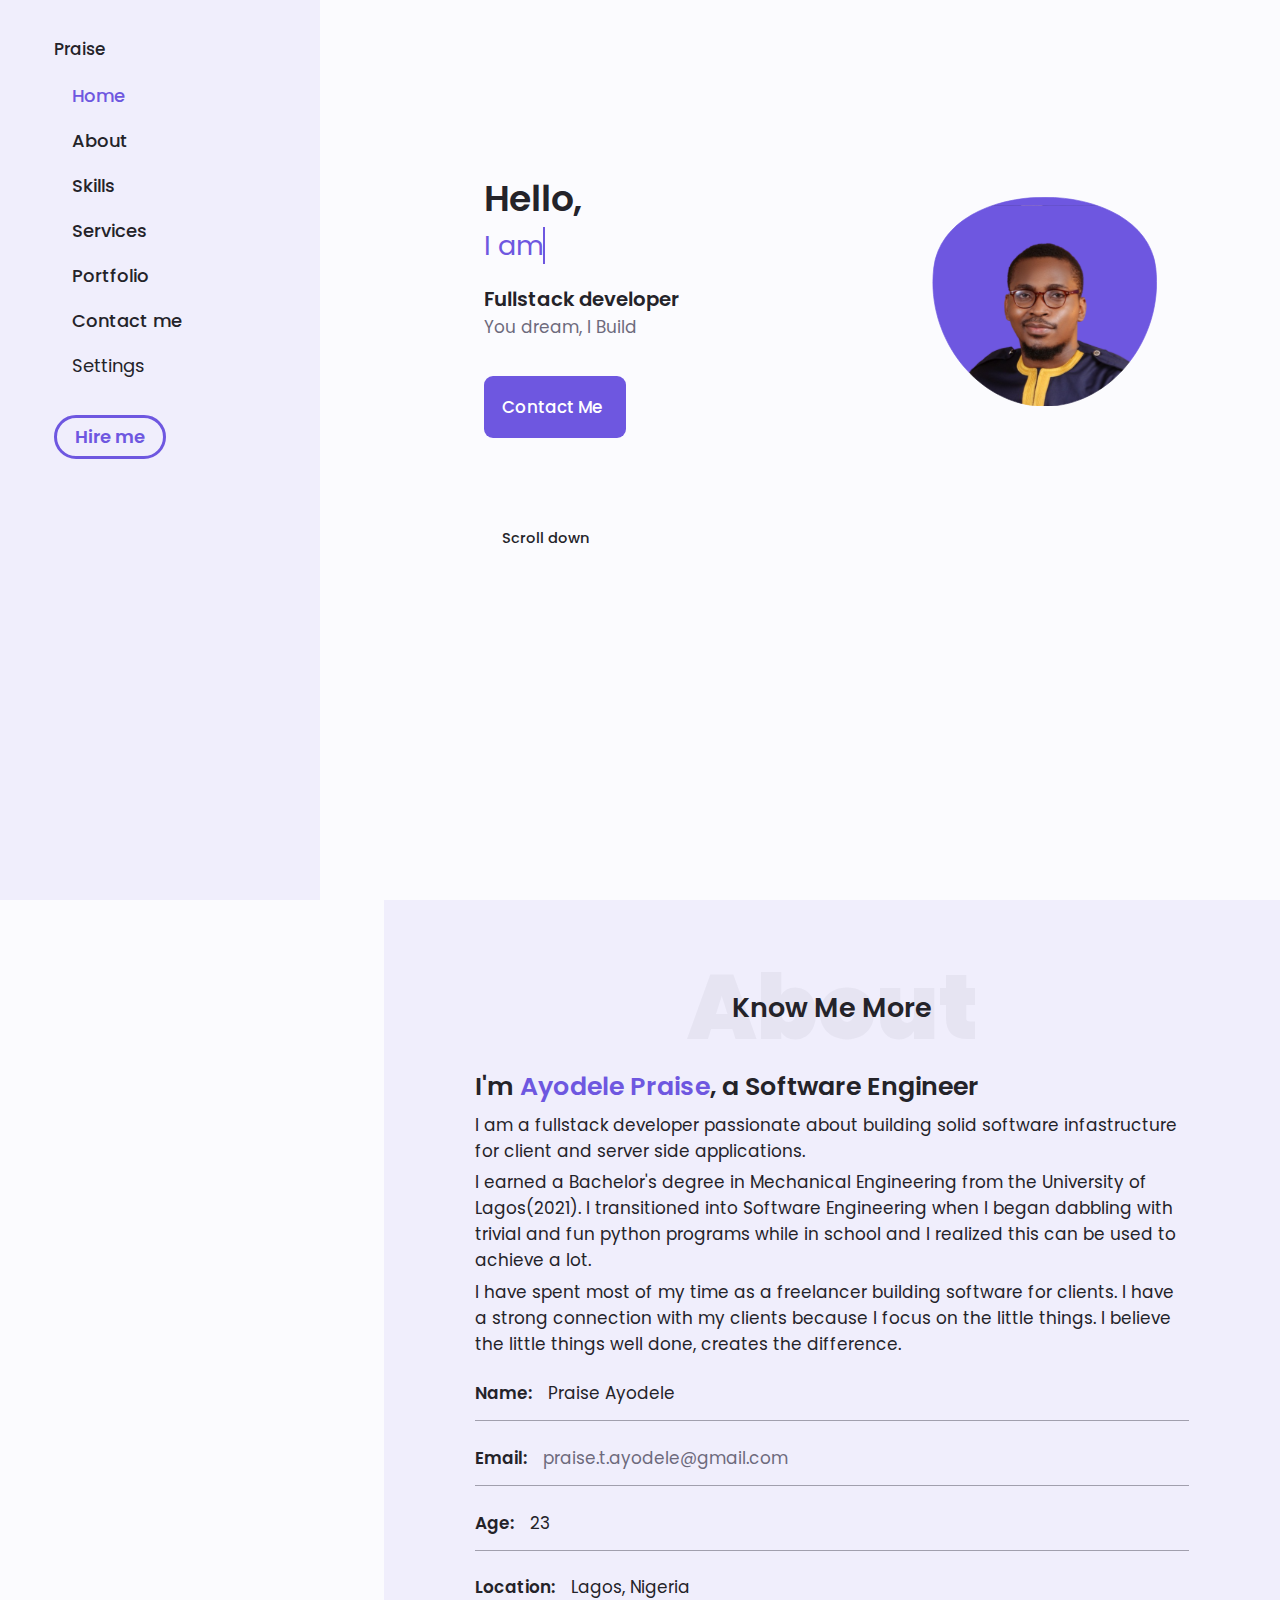
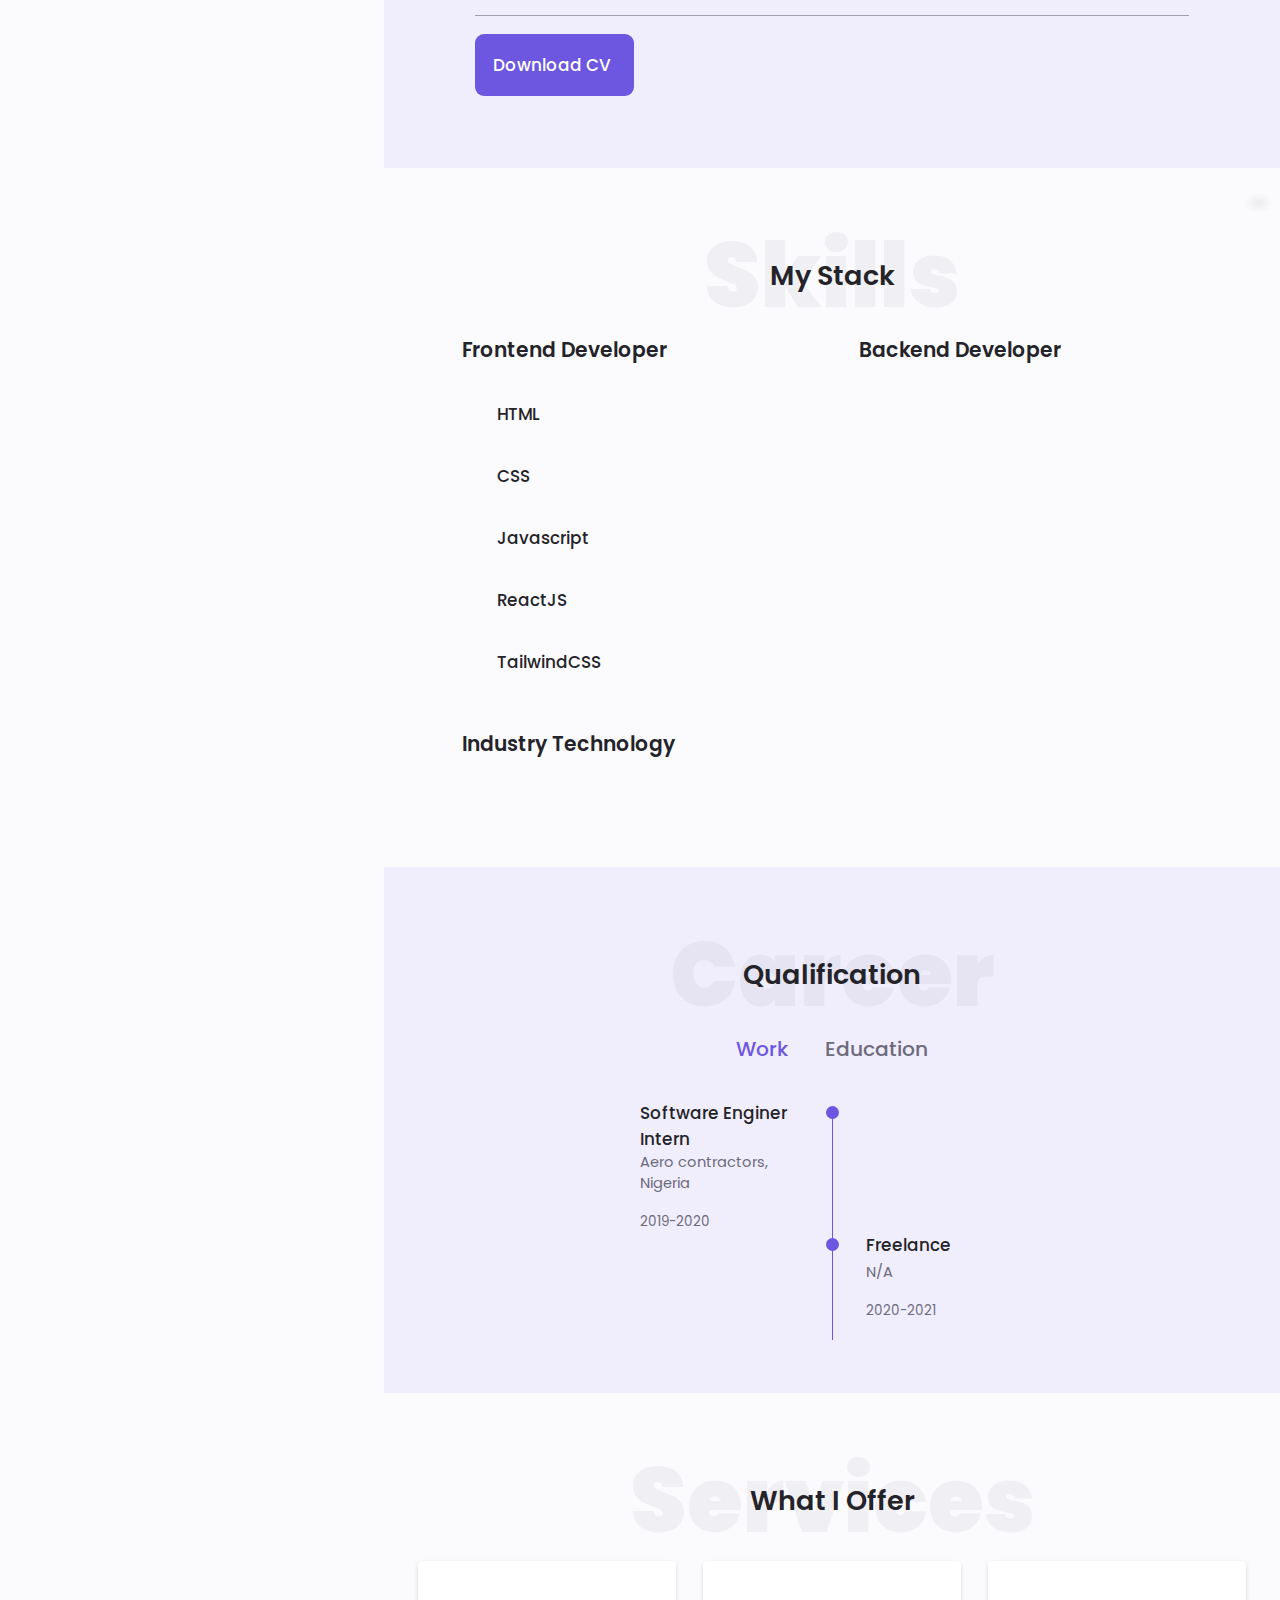
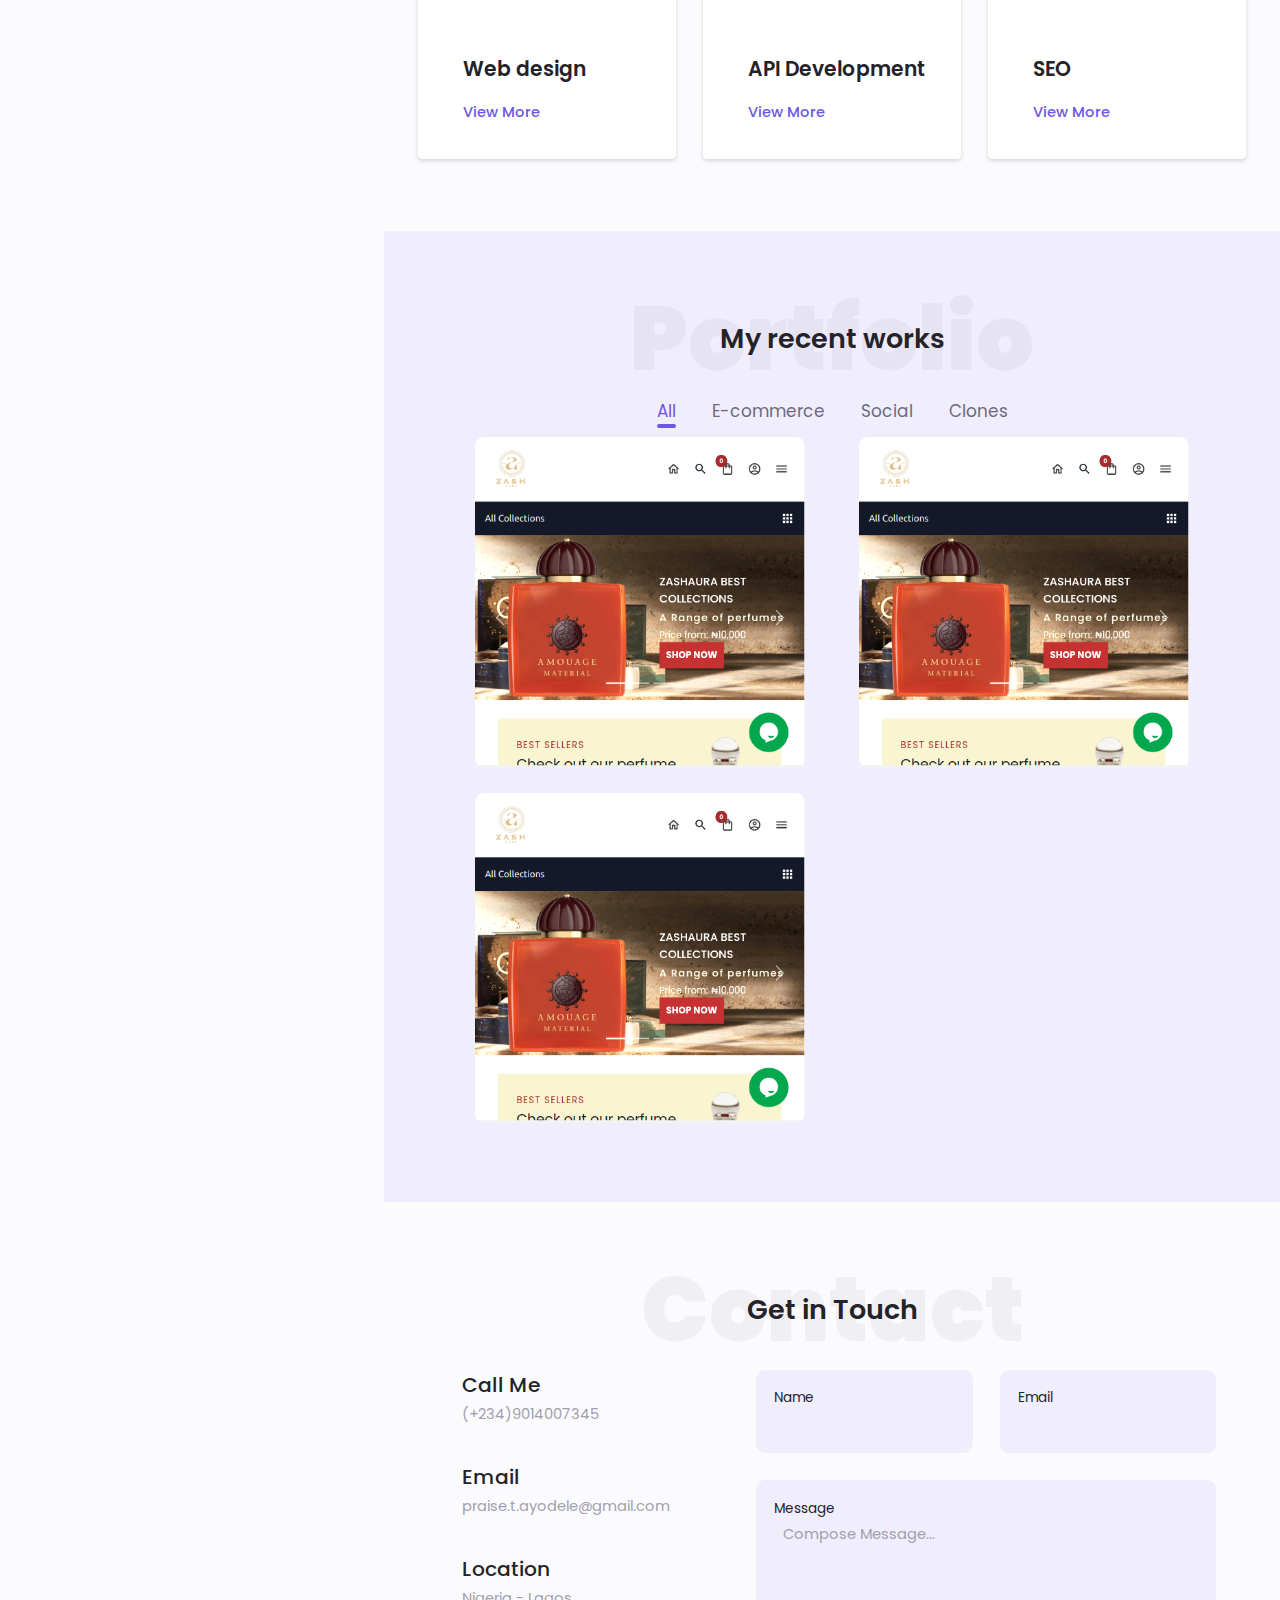
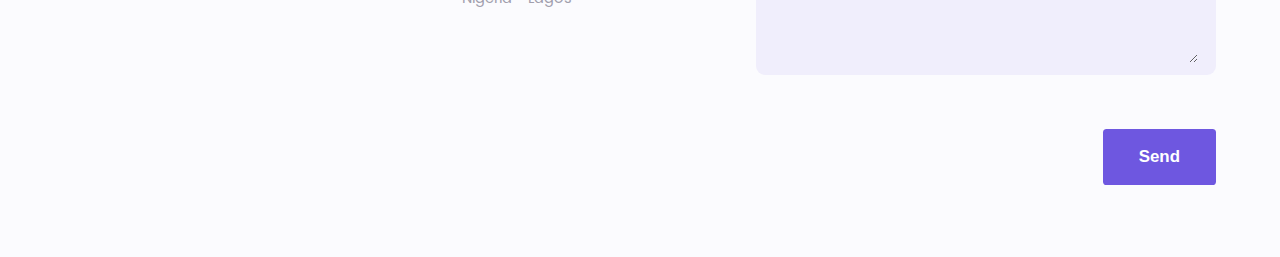
==== index.html @ b1114a7d "FIXED form issue" ====
<!DOCTYPE html>
<html lang="en">

<head>
  <meta charset="UTF-8" />
  <meta http-equiv="X-UA-Compatible" content="IE=edge" />
  <meta name="viewport" content="width=device-width, initial-scale=1.0" />
  
  <!-- LOGO -->
  <link rel="icon" href="assets/img/cropped_profile.png" />

  <!--UNICONS  -->
  <link rel="stylesheet" href="https://unicons.iconscout.com/release/v4.0.0/css/line.css" />

  <!-- SWIPER CSS -->
  <link rel="stylesheet" href="assets/css/swiper-bundle.min.css" />

  <!-- CSS -->
  <link rel="stylesheet" href="assets/css/styles.css" />

  <title>Praise Ayodele | Fullstack Engineer</title>
</head>

<body class="">
  <!-- HEADER -->
  <header class="header" id="header">
    <nav class="nav container">
      <a href="#" class="nav__logo">Praise</a>

      <!-- Navigation Menu -->
      <div class="nav__menu" id="nav-menu">
        <ul class="nav__list grid">
          <li class="nav__item">
            <a href="#home" class="nav__link active-link">
              <i class="uil uil-estate nav__icon "></i> <p>Home</p> 
            </a>
          </li>
          <li class="nav__item">
            <a href="#about" class="nav__link">
              <i class="uil uil-user nav__icon"></i> <p>About</p> 
            </a>
          </li>
          <li class="nav__item">
            <a href="#skills" class="nav__link">
              <i class="uil uil-file-alt nav__icon"></i><p>Skills</p> 
            </a>
          </li>
          <li class="nav__item">
            <a href="#services" class="nav__link">
              <i class="uil uil-briefcase-alt nav__icon"></i><p>Services</p> 
            </a>
          </li>
          <li class="nav__item">
            <a href="#portfolio" class="nav__link">
              <i class="uil uil-scenery nav__icon"></i><p>Portfolio</p> 
            </a>
          </li>
          <li class="nav__item">
            <a href="#contact" class="nav__link">
              <i class="uil uil-message nav__icon"></i><p>Contact me</p> 
            </a>
          </li>
        </ul>
        <i class="uil uil-times nav__close" id="nav-close"></i>
      </div>

      <!-- Settings Menu -->
      <div class="settings__menu" id="settings-menu">
        <i class="uil uil-times " id="settings-close"></i>

        <ul class="settings__container">
          <li class="settings__content">
            <h3 class="settings__title">Set theme mode</h3>
            <div class="settings__content-body theme-modes">
              <span class="theme-mode theme-mode-light theme-mode-active" id='light'>
                <i class="uil uil-check theme-mode-icon "></i>
                <p class="theme-mode-text">Light</p>
              </span>
              <span class="theme-mode theme-mode-dark" id='dark'>
                <i class="uil uil-check theme-mode-icon "></i>
                <p class="theme-mode-text">Dark</p>
              </span>
              </div>
          </li>

          <li class="settings__content">
            <h3 class="settings__title">Set theme colour</h3>
            <div class='theme-colors settings__content-body'>
              <span class='theme-color color-blue theme-color-icon-active' data-theme-color='color-blue-theme'><i
                  class="uil uil-check theme-color-icon "></i></span>
              <span class='theme-color color-red' data-theme-color='color-red-theme'><i
                  class="uil uil-check theme-color-icon"></i></span>
              <span class='theme-color color-purple' data-theme-color='color-purple-theme'><i
                  class="uil uil-check theme-color-icon"></i></span>
              <span class='theme-color color-yellow' data-theme-color='color-yellow-theme'><i
                  class="uil uil-check theme-color-icon"></i></span>
              <span class='theme-color color-green' data-theme-color='color-green-theme'><i
                  class="uil uil-check theme-color-icon"></i></span>
            </div>
          </li>

          <li class="settings__content">
            <h3 class="settings__title">Set scroll behaviour</h3>
            <div class="settings__content-body settings__scroll-contents">
              <span class="settings__scroll-content settings__scroll-active" id="scroll-smooth" data-scroll="smooth">
                <i class="uil uil-check settings__scroll-icon "></i>
                <p>Smooth</p>
              </span>
              <span class="settings__scroll-content" id="scroll-section" data-scroll="section">
                <i class="uil uil-check settings__scroll-icon"></i>
                <p>Section</p>
              </span>
            </div>
          </li>
        </ul>
      </div>

      <div class="nav__btn">
        <div class="nav__settings" id="nav-settings">
          <i class="uil uil-setting"></i>
          <p class="settings-title">Settings</p>
        </div>
        <div class="nav__toggle" id="nav-toggle">
          <i class="uil uil-apps"></i>
        </div>
      </div>

      <a class="hire-me" href = "#contact">Hire me</a>

      <div class="sidemenu__social">

        <a href="https://www.linkedin.com/in/praise-t-ayodele/" target="_blank" class="home__social-icon">
          <i class="uil uil-linkedin-alt"></i>
        </a>
        <a href="https://github.com/leke-osez" target="_blank" class="home__social-icon">
          <i class="uil uil-github-alt"></i>
        </a>
        <!-- <a href="#" class="home__social-icon">
                        
                    </a> -->
      </div>
    </nav>
  </header>

  <!-- MAIN -->
  <main class="main" id="main">

    <!-- bg shadow -->
    <div id='bg-shadow'></div>
    <!-- INDEX -->
    <section class="home section" id="home">
      <div class="container home__container grid">
        <div class="home__content grid">
          <div class="home__social">
            <a href="https://www.linkedin.com/in/praise-t-ayodele/" target="_blank" class="home__social-icon">
              <i class="uil uil-linkedin-alt"></i>
            </a>
            <a href="https://github.com/leke-osez?tab=repositories" target="_blank" class="home__social-icon">
              <i class="uil uil-github-alt"></i>
            </a>
            <!-- <a href="#" class="home__social-icon">
                            
                        </a> -->
          </div>

          <!-- First Image -->
          <div class="home__img">
            <!-- TODO PERSONAL IMAGE!!! -->
            <svg class = "home__blob" viewBox="0 0 409 345" xmlns="http://www.w3.org/2000/svg" xmlns:xlink="http://www.w3.org/1999/xlink">
              <mask id="mask0_210_52" style="mask-type:alpha" maskUnits="userSpaceOnUse" x="25" y="1" width="368" height="344">
              <path d="M390.654 117.936C372.988 -36.6454 45.0123 -36.6454 27.3463 117.936C13.9957 234.757 101.778 344 209 344C316.222 344 404.004 234.757 390.654 117.936Z" fill="black" stroke="black"/>
              </mask>
              <g mask="url(#mask0_210_52)">
              <rect x="-52" y="-53" width="562" height="528" class="home__blob-cont" />
              <rect x="28" y="15" width="356" height="343" fill="url(#pattern0)"/>
              </g>
              <defs>
              <pattern id="pattern0" patternContentUnits="objectBoundingBox" width="1" height="1">
              <use xlink:href="#image0_210_52" transform="translate(0 -0.0198345) scale(0.00170358 0.00176814)"/>
              </pattern>
              <image  id="image0_210_52" width="587" height="588" xlink:href="[data-uri]"/>
              </defs>
              </svg>
              
          </div>

          <div class="home__data">
            <h1 class="home__title">Hello, </h1>
            <div class="typewrite__animation" >
              <a href="" class="typewrite" data-period="2000" data-type='[ "I am Praise Ayodele .", "I am a Fullstack Developer.", "I am a Freelancer", "I build scalable Web Apps" ]'>
                <span class="wrap"><span class="cursor"></span></span>
              </a>
            </div>
            
            <h3 class="home__subtitle">Fullstack developer</h3>
            <p class="home__description">You dream, I Build  <span><i class="uil uil-rocket"></i></span></p>
            <a href="#contact" class="button button--flex">
              Contact Me<i class="uil uil-message button-icon"></i>
            </a>
          </div>
        </div>
        <div class="home__scroll">
          <a href="#about " class=" button--flex home__scroll-button">
            <i class="uil uil-mouse-alt home__scroll-mouse"></i>
            <span class="home__scroll-name">Scroll down</span>
            <i class="uil uil-arrow-down home__scroll-arrow"></i>
          </a>
        </div>
      </div>
    </section>

    <!-- ABOUT -->
    <section class="about section" id="about">
      <div class="section__heading">
        <span class="section__subtitle">About </span>
        <h2 class="section__title">Know Me More</h2>
      </div>
      <div class="container about__container grid">
        <!-- Second Personal Picture -->
        <!-- USE about__img class tag for styling -->

        <div class="about__data">
          <div class="about__heading">
            <div>
            <h2 class= "about__introduction">I'm <span class = 'about__introduction-name'>Ayodele Praise</span>, a Software Engineer</h2>
            <p >
              I am a fullstack developer passionate about building solid software infastructure for client and server side applications. 
            </p>
            <p>
              I earned a Bachelor's degree in Mechanical Engineering from the University of Lagos(2021). I transitioned into Software Engineering when I began dabbling with trivial and fun python programs while in school and I realized this can be used to achieve a lot. 
            </p>
            <p class="about__description" style = "margin-bottom: 1rem;">
              I have spent most of my time as a freelancer building software for clients. I have a strong connection with my clients because I focus on the little things. I believe the little things well done, creates the difference.
            </p>
            </div>
            <div>

              <div class = "about__details">
                <p class = "about__details-title">Name:</p>
                <p>Praise Ayodele </p>
              </div>
    
              <div  class = "about__details">
                <p class = "about__details-title">Email:</p>
                <a href="mailto: praise.t.ayodele@gmail.com" class=" about__details-link">praise.t.ayodele@gmail.com</a>
              </div>
    
              <div  class = "about__details">
                <p class = "about__details-title">Age: </p>
                <p>23</p>
              </div>
    
              <div class = "about__details">
                <p class = "about__details-title">Location:</p>
                <p>Lagos, Nigeria</p>
              </div>
            </div>
          </div>
          
          
          <div class="about__buttons">
          </div>
            <!-- TODO: ADD DOWNLOAD RESOURCE -->
            <a href="/public/pdf/Praise_Ayodele_CV_Software_Engineering.pdf" target="_blank" class="button button--flex" download>Download CV
              <i class="uil uil-download-alt button-icon"></i>
            </a>
         
        </div>
      </div>
    </section>

    <!-- SKILLS -->
    <section class="skills section" id="skills">
      <div class="section__heading">
        <span class="section__subtitle">Skills  </span>
        <h2 class="section__title">My Stack </h2>
      </div>
      
      <div class="skills__container container grid">
        <!-- SKILLS 1 -->

        <div class="skills__content skills__open">
          <div class="skills__header">
            <i class="uil uil-brackets-curly skills__icon"></i>
            <div>
              <h1 class="skills__title">Frontend Developer</h1>
            </div>
            <i class="uil uil-angle-down skills__arrow"></i>
          </div>

          <div class="skills__list grid">
            <div class="skills__data">
              <div class="skills__titles">
                <h3 class="skills__name">HTML</h3>
              </div>

              <div class="skills__bar">
                <span class="skills__percentage skills__html"> </span>
              </div>
            </div>

            <div class="skills__data">
              <div class="skills__titles">
                <h3 class="skills__name">CSS</h3>
              </div>

              <div class="skills__bar">
                <span class="skills__percentage skills__html"> </span>
              </div>
            </div>

            <div class="skills__data">
              <div class="skills__titles">
                <h3 class="skills__name">Javascript</h3>
              </div>

              <div class="skills__bar">
                <span class="skills__percentage skills__html"> </span>
              </div>
            </div>

            <div class="skills__data">
              <div class="skills__titles">
                <h3 class="skills__name">ReactJS</h3>
              </div>

              <div class="skills__bar">
                <span class="skills__percentage skills__html"> </span>
              </div>
            </div>

            <div class="skills__data">
              <div class="skills__titles">
                <h3 class="skills__name">TailwindCSS</h3>
              </div>

              <div class="skills__bar">
                <span class="skills__percentage skills__html"> </span>
              </div>
            </div>
          </div>
        </div>

        <!-- SKILLS 2 -->
        <div class="skills__content skills__close">
          <div class="skills__header">
            <i class="uil uil-server skills__icon"></i>
            <div>
              <h1 class="skills__title">Backend Developer</h1>
            </div>
            <i class="uil uil-angle-down skills__arrow"></i>
          </div>

          <div class="skills__list grid">
            <div class="skills__data">
              <div class="skills__titles">
                <h3 class="skills__name">Node</h3>
              </div>

              <div class="skills__bar">
                <span class="skills__percentage skills__html"> </span>
              </div>
            </div>

            <div class="skills__data">
              <div class="skills__titles">
                <h3 class="skills__name">Python</h3>
              </div>

              <div class="skills__bar">
                <span class="skills__percentage skills__html"> </span>
              </div>
            </div>

          </div>
        </div>


        <!-- Skills 3 -->

        <div class="skills__content skills__close">
          <div class="skills__header">
            <i class="uil uil-constructor skills__icon"></i>
            <div>
              <h1 class="skills__title">Industry Technology</h1>
            </div>
            <i class="uil uil-angle-down skills__arrow"></i>
          </div>

          <div class="skills__list grid">
            <div class="skills__data">
              <div class="skills__titles">
                <h3 class="skills__name">Git</h3>
              </div>

              <div class="skills__bar">
                <span class="skills__percentage skills__html"> </span>
              </div>
            </div>

            <div class="skills__data">
              <div class="skills__titles">
                <h3 class="skills__name">MongoDB</h3>
              </div>

              <div class="skills__bar">
                <span class="skills__percentage skills__html"> </span>
              </div>
            </div>

            <div class="skills__data">
              <div class="skills__titles">
                <h3 class="skills__name">PostgreSQL</h3>
              </div>

              <div class="skills__bar">
                <span class="skills__percentage skills__html"> </span>
              </div>
            </div>

            <div class="skills__data">
              <div class="skills__titles">
                <h3 class="skills__name">Firebase</h3>
              </div>

              <div class="skills__bar">
                <span class="skills__percentage skills__html"> </span>
              </div>
            </div>

            <div class="skills__data">
              <div class="skills__titles">
                <h3 class="skills__name">Sanity</h3>
              </div>

              <div class="skills__bar">
                <span class="skills__percentage skills__html"> </span>
              </div>
            </div>
          </div>
        </div>
      </div>
    </section>

    <!-- QUALIFICATION -->
    <section class="qualification section">
      <div class="section__heading">
        <span class="section__subtitle">Career  </span>
        <h2 class="section__title">Qualification</h2>
      </div>
      

      <div class="qualification__container container">
        <div class="qualification__tabs">
          <div class="qualification__button button--flex qualification__active" data-target="#work">
            <i class="uil uil-briefcase-alt qualification__icon"></i>
            Work
          </div>
          <div class="qualification__button button--flex " data-target="#education">
            <i class="uil uil-graduation-cap qualification__icon"></i>
            Education
          </div>

          
        </div>

        <div class="qualification__sections">
          <!-- QUALIFICATION CONTENT 1 -->
          <div class="qualification__content " data-content id='education'>

            <!-- QUALIFICATION 1 -->
            <div class="qualification__data">
              <div>
                <h3 class="qualification__title">Mechanical Engineer</h3>
                <span class="qualification__subtitle">University of Lagos, Nigeria</span>
                <div class="qualification__calendar">
                  <i class="uil uil-calendar-alt"></i>
                  2015-2021
                </div>
              </div>

              <div>
                <span class="qualification__rounder"></span>
                <span class="qualification__line"></span>
              </div>
            </div>

                     </div>


          <!-- QUALIFICATION CONTENT 2 -->
          <div class="qualification__content qualification__active" data-content id='work'>

            <!-- QUALIFICATION 1 -->
            <div class="qualification__data">
              <div>
                <h3 class="qualification__title">Software Enginer Intern</h3>
                <span class="qualification__subtitle">Aero contractors, Nigeria</span>
                <div class="qualification__calendar">
                  <i class="uil uil-calendar-alt"></i>
                  2019-2020
                </div>
              </div>

              <div>
                <span class="qualification__rounder"></span>
                <span class="qualification__line"></span>
              </div>
            </div>

            <!-- QUALIFICATION 2 -->
            <div class="qualification__data">
              <div></div>

              <div>
                <span class="qualification__rounder"></span>
                <span class="qualification__line"></span>
              </div>

              <div>
                <h3 class="qualification__title">Freelance</h3>
                <span class="qualification__subtitle">N/A</span>
                <div class="qualification__calendar">
                  <i class="uil uil-calendar-alt"></i>
                  2020-2021
                </div>
              </div>


            </div>
          </div>

        </div>

      </div>

    </section>

    <!-- SERVICES -->
    <section class="services section" id="services">
      <div class="section__heading">
        <span class="section__subtitle">  Services </span>
        <h2 class="section__title">What I Offer</h2>
      </div>
      
      <div class="services__container container grid">
        <!-- SERVICES 1 -->
        <div class="services__content">
          <div>
            <i class="uil uil-web-grid services__icon"></i>
            <h3 class="services__title"><br>Web design</h3>
          </div>

          <span class="button button--flex button--small button--link services__button">
            <p>View More</p>
            <i class="uil uil-arrow-right button__icon"></i>
          </span>

          <!-- MODAL 1 -->
          <div class="services__modal">
            <div class="services__modal-content">
              <h4 class="services__modal-title">
                Web Design
              </h4>
              <i class="uil uil-times services__modal-close"></i>

              <ul class="services__modal-services grid">
                <li class="services__modal-service">
                  <i class="uil uil-check services__modal-icon"></i>
                  <p>Fully responsive web applications tailored to fit multiple screen sizes</p>
                </li>

                <li class="services__modal-service">
                  <i class="uil uil-check services__modal-icon"></i>
                  <p>Cross-platform</p>
                </li>

                <li class="services__modal-service">
                  <i class="uil uil-check services__modal-icon"></i>
                  <p>Progressive Web Applications</p>
                </li>

                <li class="services__modal-service">
                  <i class="uil uil-check services__modal-icon"></i>
                  <p>Elegant designs for the best user experience</p>
                </li>

                <li class="services__modal-service">
                  <i class="uil uil-check services__modal-icon"></i>
                  <p>Fast client side rendering</p>
                </li>
              </ul>
            </div>
          </div>

        </div>

        <!-- SERVICE 2 -->
        <div class="services__content">
          <div>
            <i class="uil uil-box services__icon"></i>
            <h3 class="services__title"><br>API Development</h3>
          </div>

          <span class="button button--flex button--small button--link services__button">
            View More
            <i class="uil uil-arrow-right button__icon"></i>
          </span>

          <!-- MODAL 2 -->
          <div class="services__modal">
            <div class="services__modal-content">
              <h4 class="services__modal-title">
                API Development
              </h4>
              <i class="uil uil-times services__modal-close"></i>

              <ul class="services__modal-services grid">
                <li class="services__modal-service">
                  <i class="uil uil-check services__modal-icon"></i>
                  <p>Cross platform</p>
                </li>

                <li class="services__modal-service">
                  <i class="uil uil-check services__modal-icon"></i>
                  <p>Design and Integration</p>
                </li>

                <li class="services__modal-service">
                  <i class="uil uil-check services__modal-icon"></i>
                  <p>Secure</p>
                </li>

                <li class="services__modal-service">
                  <i class="uil uil-check services__modal-icon"></i>
                  <p>Scalable</p>
                </li>

                <li class="services__modal-service">
                  <i class="uil uil-check services__modal-icon"></i>
                  <p>Resilient</p>
                </li>

                <li class="services__modal-service">
                  <i class="uil uil-check services__modal-icon"></i>
                  <p>Robust</p>
                </li>
              </ul>
            </div>
          </div>
        </div>

        <!-- SERVICE 3 -->
        <div class="services__content">
          <div>
            <i class="uil uil-telescope services__icon"></i>
            <h3 class="services__title"><br>SEO</h3>
          </div>

          <span class="button button--flex button--small button--link services__button">
            View More
            <i class="uil uil-arrow-right button__icon"></i>
          </span>

          <div class="services__modal">
            <div class="services__modal-content">
              <h4 class="services__modal-title">
                SEO
              </h4>
              <i class="uil uil-times services__modal-close"></i>

              <ul class="services__modal-services grid">
                <li class="services__modal-service">
                  <i class="uil uil-check services__modal-icon"></i>
                  <p>Immediate discovery by your customers</p>
                </li>

                <li class="services__modal-service">
                  <i class="uil uil-check services__modal-icon"></i>
                  <p>Fast load time</p>
                </li>

                <li class="services__modal-service">
                  <i class="uil uil-check services__modal-icon"></i>
                  <p>Excellent page performance</p>
                </li>
              </ul>
            </div>
          </div>
        </div>
      </div>
    </section>

    <!-- PORTFOLIO -->
    <section class="portfolio section" id="portfolio">
      <div class="section__heading">
        <span class="section__subtitle">Portfolio  </span>
        <h2 class="section__title">My recent works</h2>
      </div>
      
      <div class="portfolio__tabs">
        <span class="portfolio__tabs-title portfolio__tabs-title-active" data-portfolio-category="all">
          <p>All</p>
          <div class='portfolio__tabs-bar '></div>
        </span>
        <span class="portfolio__tabs-title" data-portfolio-category="ecommerce">
          <p>E-commerce</p>
          <div class='portfolio__tabs-bar'></div>
        </span>
        <span class="portfolio__tabs-title" data-portfolio-category="social">
          <p>Social</p>
          <div class='portfolio__tabs-bar'></div>
        </span>
        <span class="portfolio__tabs-title" data-portfolio-category="clone">
          <p>Clones</p>
          <div class='portfolio__tabs-bar'></div>
        </span>
      </div>

      <div class="portfolio__container container mySwiper">
        <div class=" swiper-wrapper ">
          <div class="swiper__container">

            <!-- PORTFOLIO 1 -->
            <div class="portfolio__content grid swiper-slide portfolio__content-active" data-app-type="ecommerce">

              <a href="#" class="portfolio__card">
                <div class='portfolio__tag'>
                  <div class="portfolio__tag-content">
                    <i class="uil uil-eye portfolio__tag-icon"></i>
                    <p class="portfolio__tag-text">See Demo</p>
                  </div>
                </div>
                <img src="assets/img/zashaura.png" alt="" class="portfolio__img">

              </a>

            </div>

            <!-- PORTFOLIO 2 -->
            <div class="portfolio__content grid swiper-slide portfolio__content-active" data-app-type="social">

              <a href="#" class="portfolio__card">
                <div class='portfolio__tag'>
                  <div class="portfolio__tag-content">
                    <i class="uil uil-eye portfolio__tag-icon"></i>
                    <p class="portfolio__tag-text">See Demo</p>
                  </div>
                </div>
                <img src="assets/img/zashaura.png" alt="" class="portfolio__img">

              </a>

            </div>
            <!-- PORTFOLIO 3 -->
            <div class="portfolio__content grid swiper-slide portfolio__content-active" data-app-type="clone">

              <a href="#" class="portfolio__card">
                <div class='portfolio__tag'>
                  <div class="portfolio__tag-content">
                    <i class="uil uil-eye portfolio__tag-icon"></i>
                    <p class="portfolio__tag-text">See Demo</p>
                  </div>
                </div>
                <img src="assets/img/zashaura.png" alt="" class="portfolio__img">

              </a>

            </div>

          </div>

          <!-- Next && Previous -->
          <!-- <div class="swiper-button swiper-next" id="swiper-next">
            <i class="uil uil-angle-right-b swiper-portfolio-icon"></i>
          </div>
          <div class="swiper-button swiper-prev" id="swiper-prev">
            <i class="uil uil-angle-left-b swiper-portfolio-icon"></i>
          </div> -->

          <!-- Pagination -->
          <!-- <div class="swiper-pagination pagination"></div> -->

      </div>
    </section>

    <!-- CONTACT -->
    <section class="contact section" id="contact">
      <div class="section__heading">
        <span class="section__subtitle">Contact</span>
        <h2 class="section__title">Get in Touch </h2>
      </div>
      

      <div class="contact__container container grid">
        <div>
          <!-- Phone Number -->
          <div class="contact__information">
            <i class="uil uil-phone-alt contact__icon"></i>
            <div>
              <h3 class="contact__title">Call Me</h3>
              <span class="contact__subtitle">(+234)9014007345</span>
            </div>
          </div>

          <!-- Email -->
          <div class="contact__information">
            <i class="uil uil-envelope-alt contact__icon"></i>
            <div>
              <h3 class="contact__title">Email</h3>
              <a href="mailto: praise.t.ayodele@gmail.com" class="contact__subtitle">praise.t.ayodele@gmail.com</a>
              <!-- <span class="contact__subtitle">praise.t.ayodele@gmail.com</span> -->
            </div>
          </div>

          <!-- Location -->
          <div class="contact__information">
            <i class="uil uil-location-point contact__icon"></i>
            <div>
              <h3 class="contact__title">Location</h3>
              <span class="contact__subtitle">Nigeria - Lagos</span>
            </div>
          </div>
        </div>

        <form action="" class="contact__form grid" id="javascript_form">
          <div class="contact__inputs grid">
            <div class="contact__content">
              <label for="name" class="contact__label">Name</label>
              <input type="text" class="contact__input" id="form-name">
            </div>
            <div class="contact__content">
              <label for="email" class="contact__label">Email</label>
              <input type="text" class="contact__input" id="form-email">
              <!-- <input type="hidden" name="access_token" value="c0aldhlakcbjpexf3vj3of4e" />
                <input type="hidden" name="success_url" value="." />
                <input type="hidden" name="error_url" value=".?err=1" /> -->

            </div>
          </div>
          <div class="contact__content">
            <label for="" class="contact__label">Message</label>
            <textarea name="message" id="form-message" cols="0" rows="5" class="contact__input"
              placeholder="Compose Message..."></textarea>
          </div>
          <p id = 'form-error-message' style="color:red"></p>
          <div class="contact__button-container">
            <button class="contact__form-button" id="js_send">Send <i
                class="uil uil-message contact__submit-button-icon"></i></button>
          </div>
        </form>
      </div>
    </section>
    <!-- FOOTER -->
    <section class="footer__bg  section section__footer">
      <div class="footer__container container grid">
        <div>
          <h1 class="footer__title">Praise</h1>
          <span class="footer__subtitle">Fullstack developer</span>
        </div>

        <ul class="footer__links">
          <li>
            <a href="#services" class="footer__link">Service</a>
          </li>
          <li>
            <a href="#portfolio" class="footer__link">Portfolio</a>
          </li>
          <li>
            <a href="#skills" class="footer__link">Skills</a>
          </li>
          <li>
            <a href="#contact" class="footer__link">Contact me</a>
          </li>
        </ul>

        <div class="footer__socials">
          <a href="" class="footer__social"><i class="uil uil-facebook-f"></i></a>
          <a href="" class="footer__social"><i class="uil uil-twitter-alt"></i></a>
          <!-- <a href="" class="footer__social"></a> -->

        </div>
      </div>

      <p class="footer__copy">&#169; Praise. All rights reserved</p>
    </section>
  </main>


  <!-- SCROLL TOP -->
  <a href="#" class="scrollup" id="scroll-up">
    <i class="uil uil-angle-double-up scrollup__icon"></i>
  </a>

  <!-- SWIPER JS -->
  <script src="assets/js/swiper-bundle.min.js"></script>

  <!-- MAIN JS -->
  <script src="assets/js/main.js"></script>
</body>

</html>
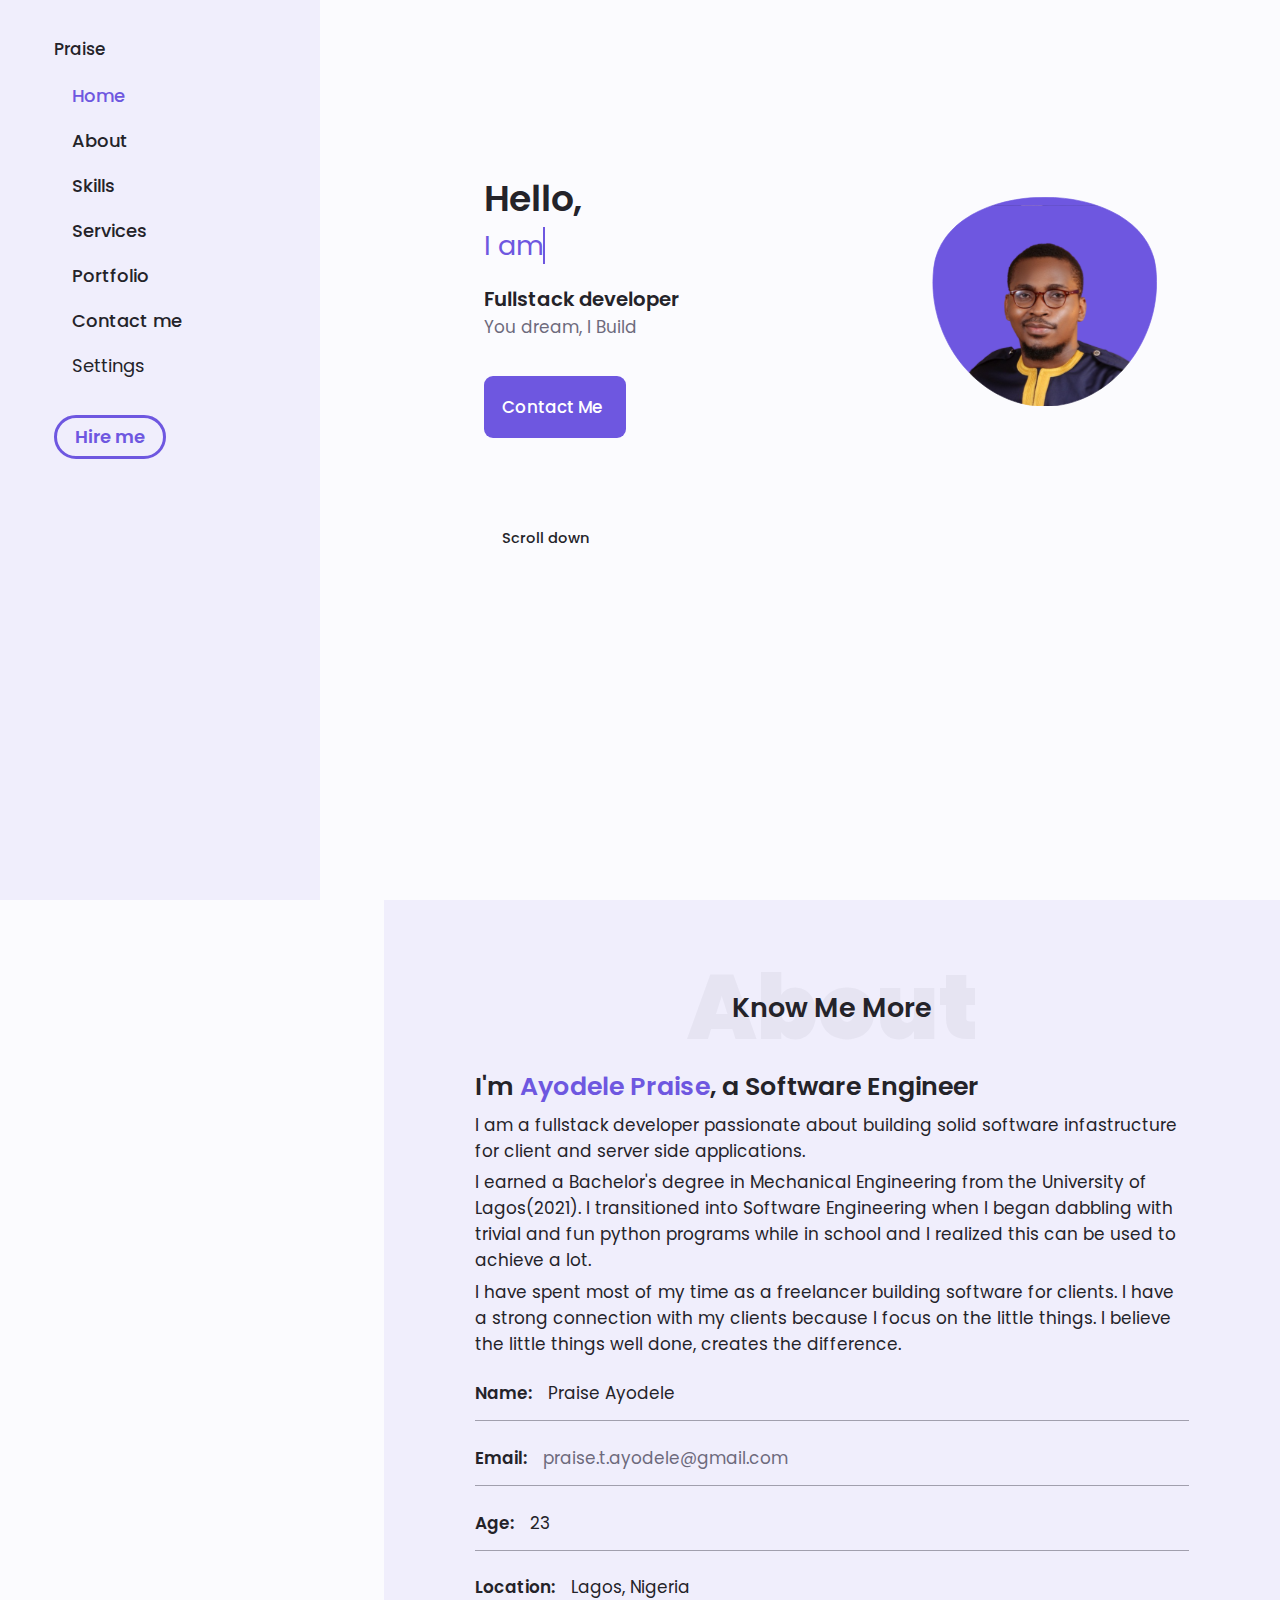
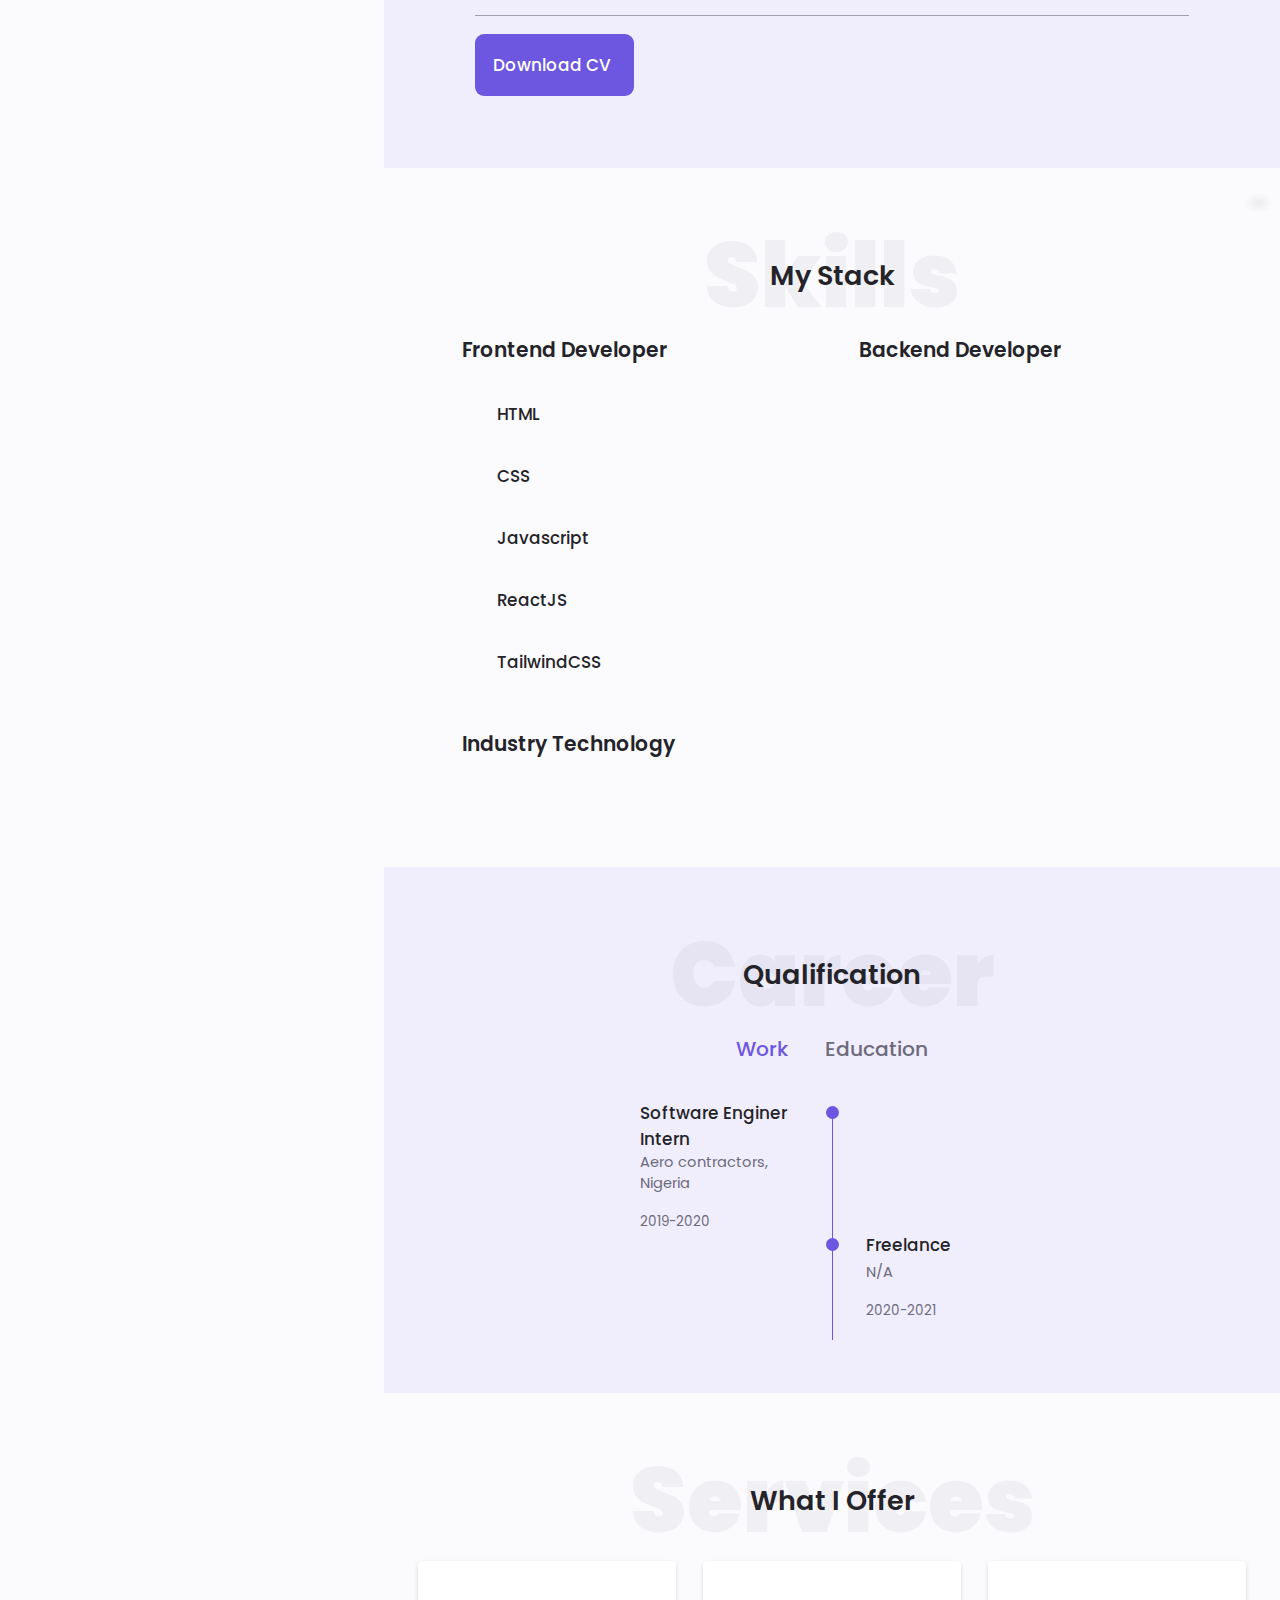
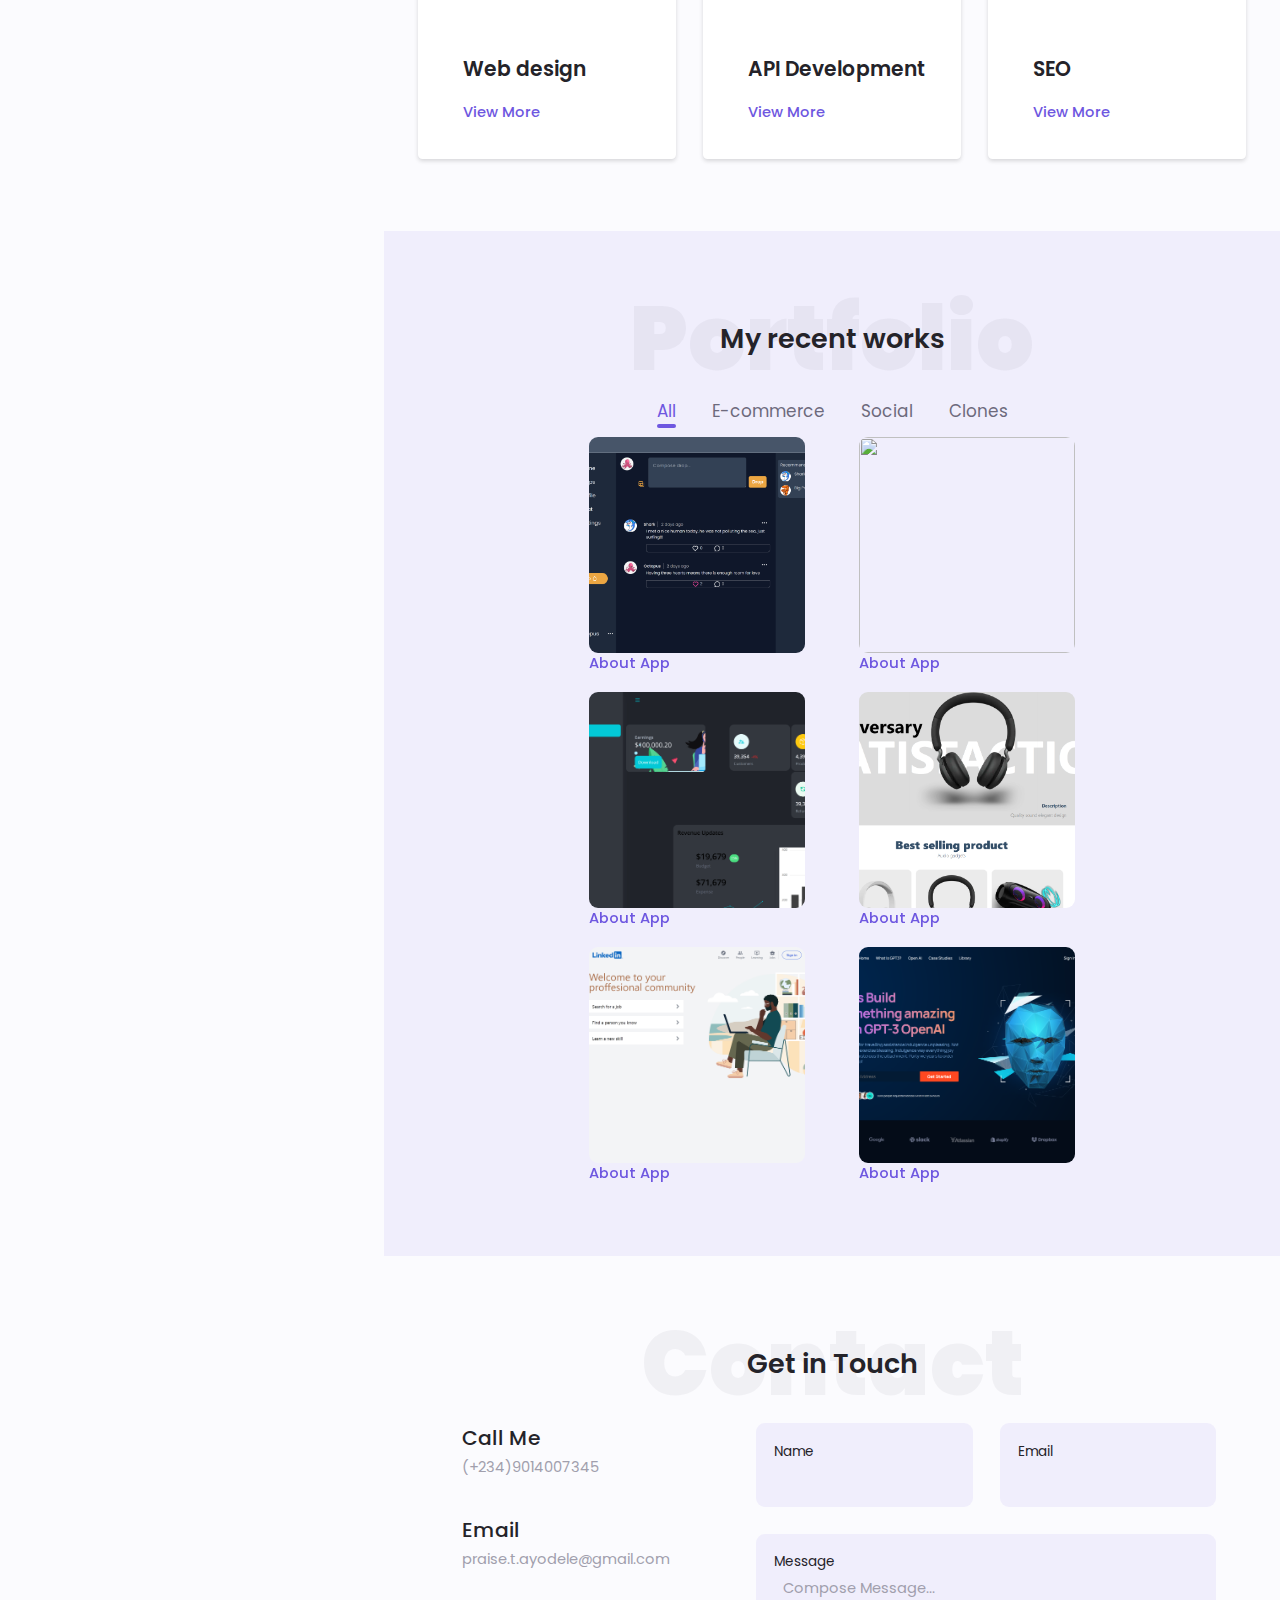
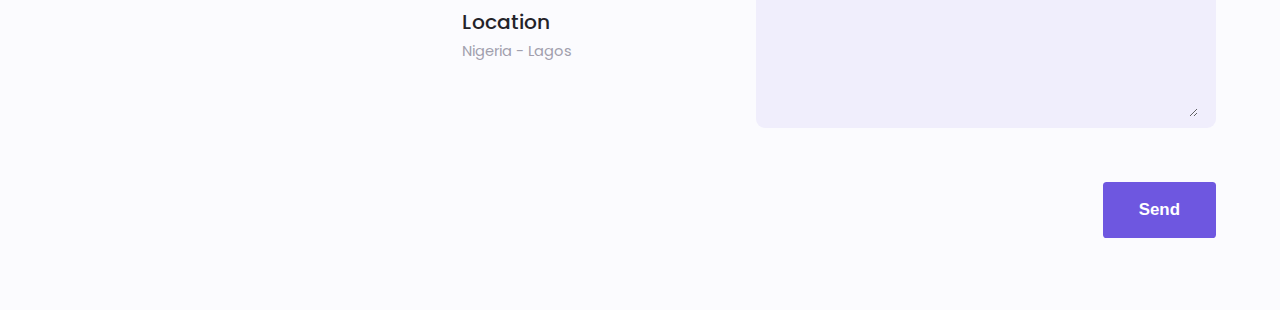
==== commit 59ddf613: "porfolio done" ====
--- a/index.html
+++ b/index.html
@@ -178,7 +178,7 @@
               <pattern id="pattern0" patternContentUnits="objectBoundingBox" width="1" height="1">
               <use xlink:href="#image0_210_52" transform="translate(0 -0.0198345) scale(0.00170358 0.00176814)"/>
               </pattern>
-              <image  id="image0_210_52" width="587" height="588" xlink:href="[data-uri]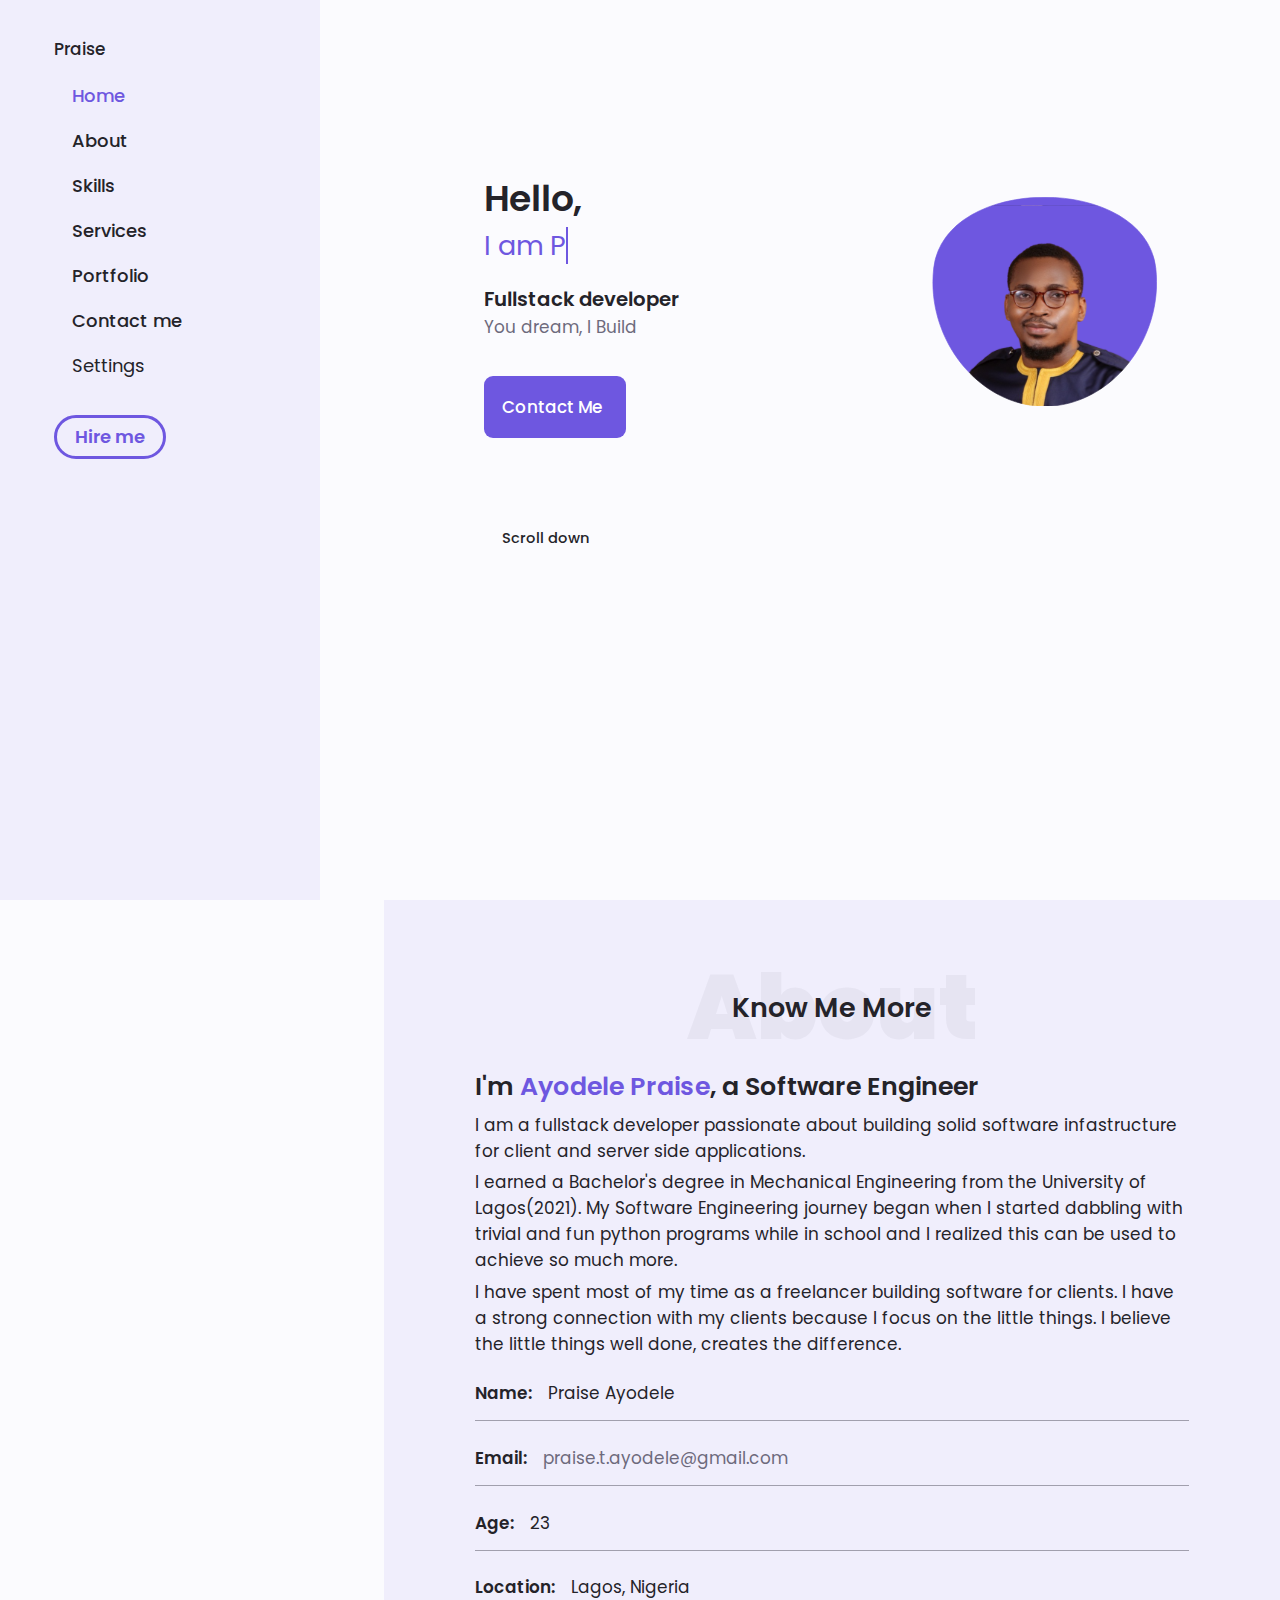
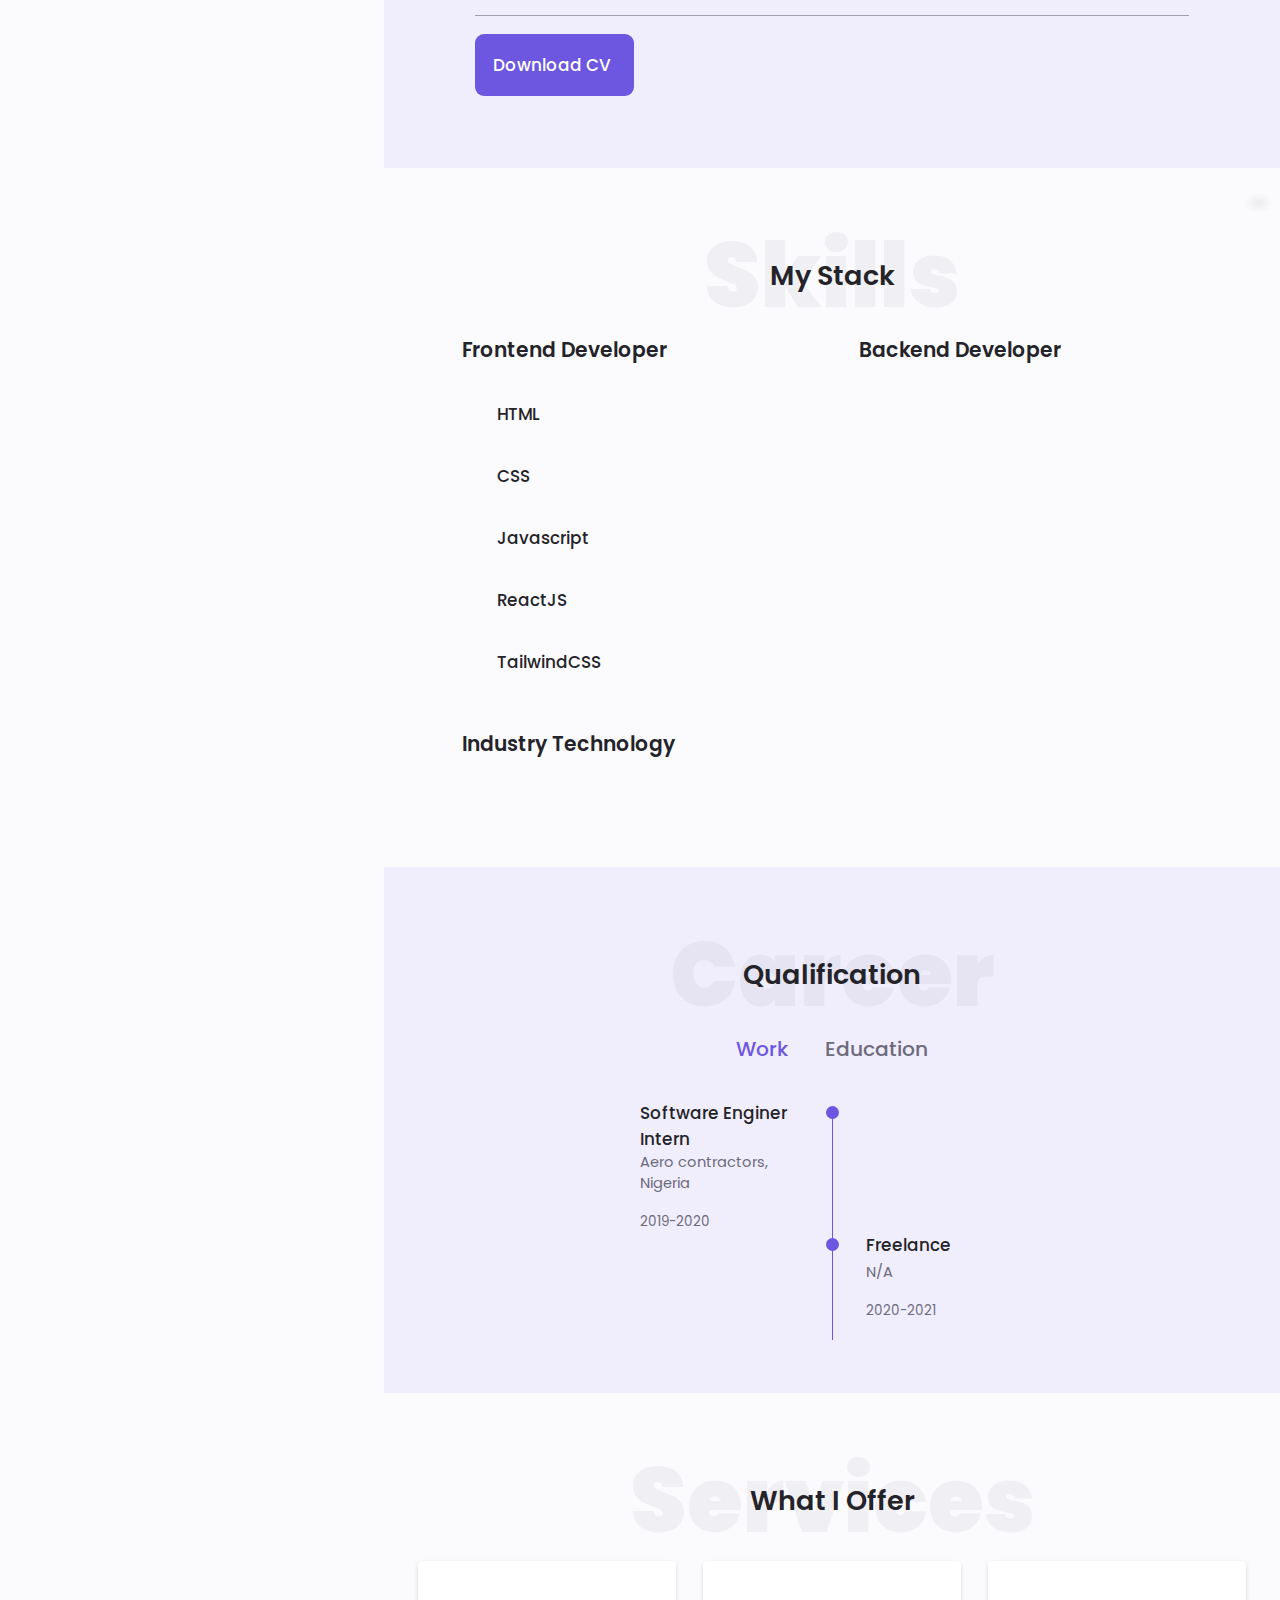
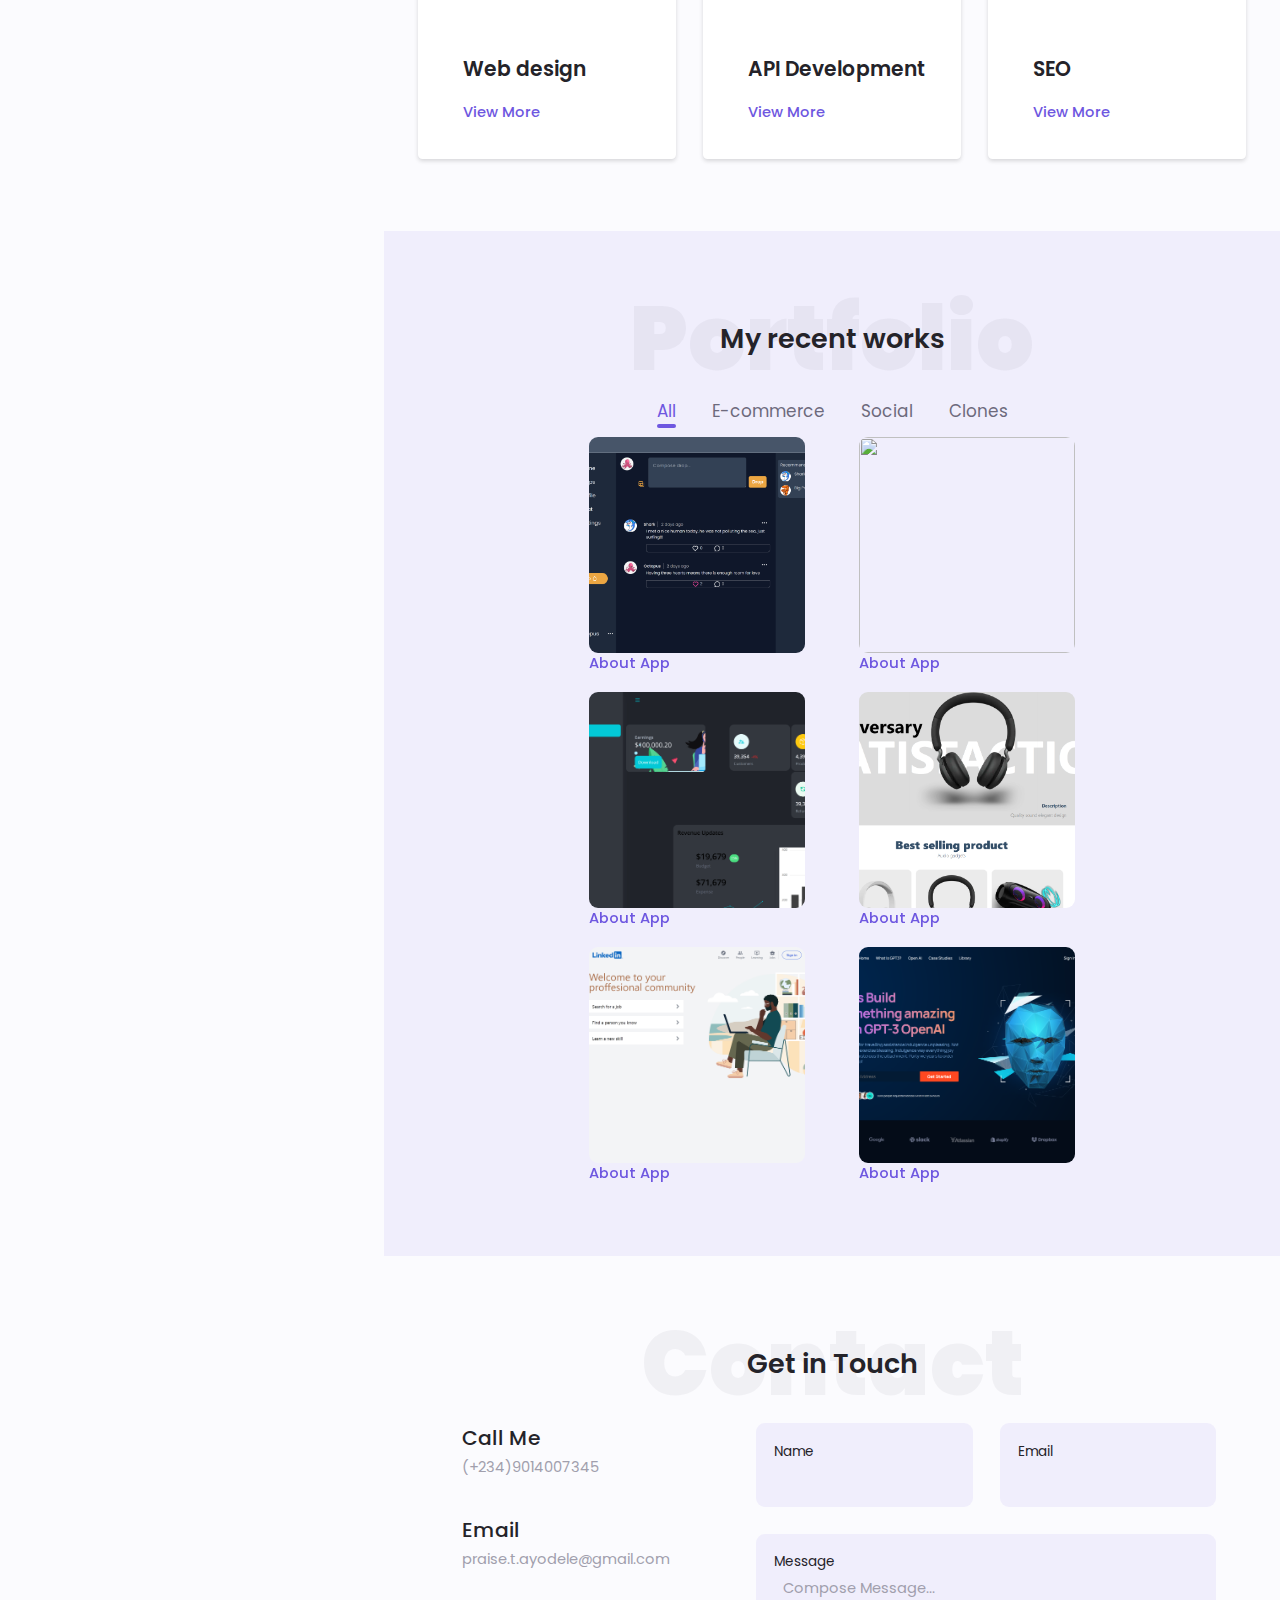
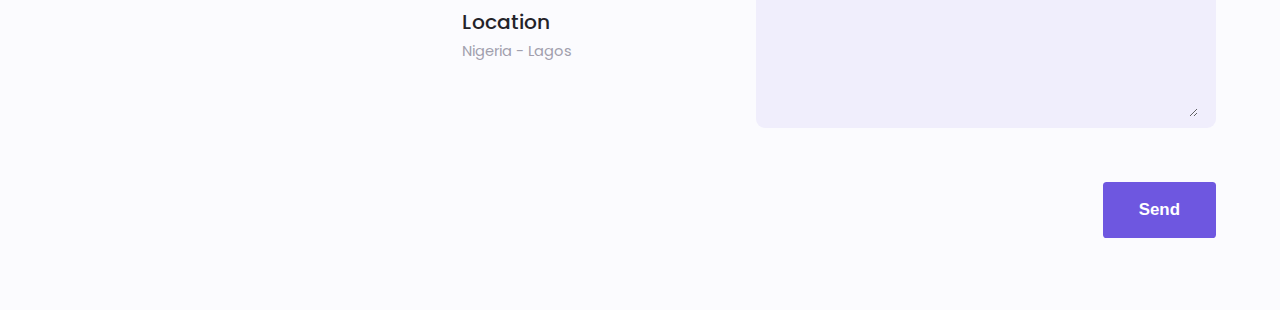
==== commit 527a1bfa: "porfolio done" ====
--- a/index.html
+++ b/index.html
@@ -227,7 +227,7 @@
               I am a fullstack developer passionate about building solid software infastructure for client and server side applications. 
             </p>
             <p>
-              I earned a Bachelor's degree in Mechanical Engineering from the University of Lagos(2021). I transitioned into Software Engineering when I began dabbling with trivial and fun python programs while in school and I realized this can be used to achieve a lot. 
+              I earned a Bachelor's degree in Mechanical Engineering from the University of Lagos(2021). My Software Engineering journey began when I started dabbling with trivial and fun python programs while in school and I realized this can be used to achieve so much more. 
             </p>
             <p class="about__description" style = "margin-bottom: 1rem;">
               I have spent most of my time as a freelancer building software for clients. I have a strong connection with my clients because I focus on the little things. I believe the little things well done, creates the difference.
@@ -1145,10 +1145,11 @@
           </div>
           <div class="portfolio__modal-description">
             <h4 class="services__modal-title">
-              Itext Chat App
+              Zumba Ecommerce App
             </h4>
             <p style="margin-bottom: .2rem;">
-              Itext Chat App is a simple messaging app for texting friends
+              Zumba App is a simple ecommerce app for selling head phones and pieces, The app is both elegant and user-friendly and integrates the stripe API for payment.
+              It has a merchant interface built with Sanity to manage items.
             </p>
             <h4>Features</h4>
             <ul class="services__modal-services ">
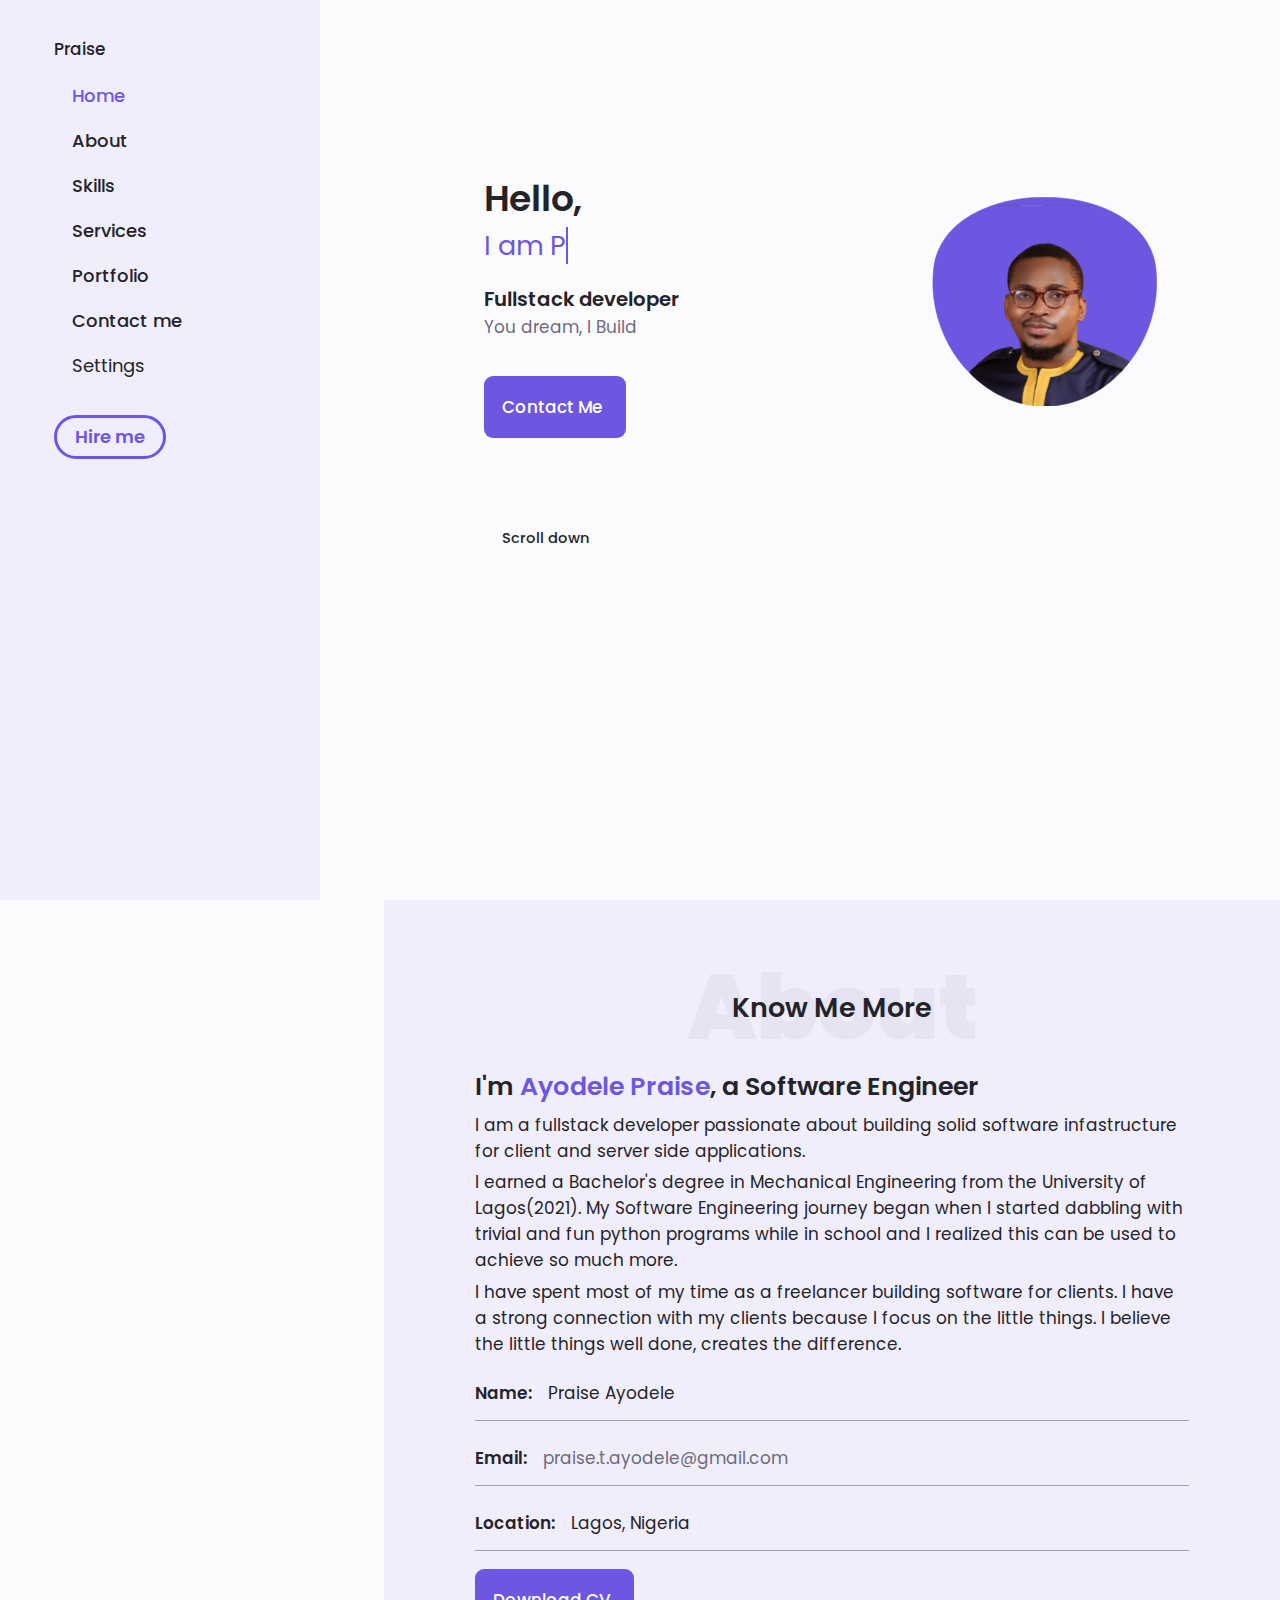
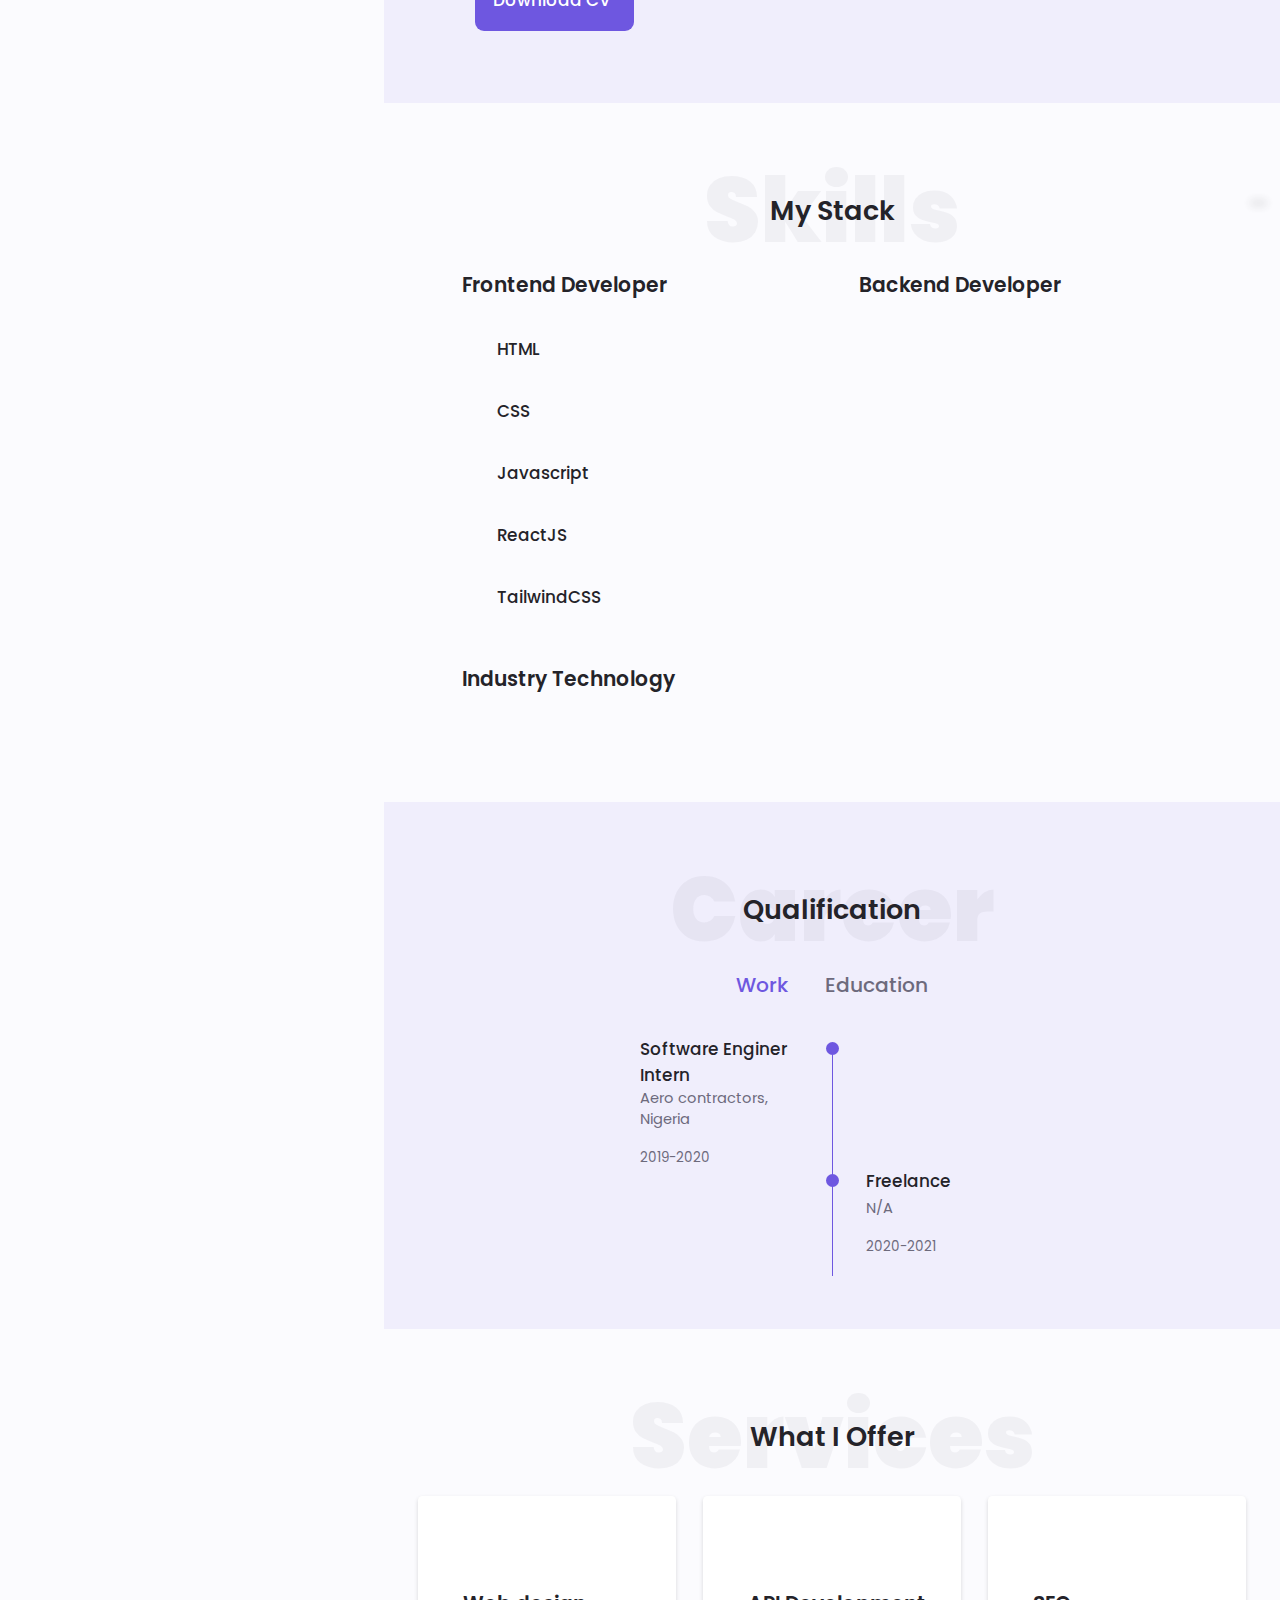
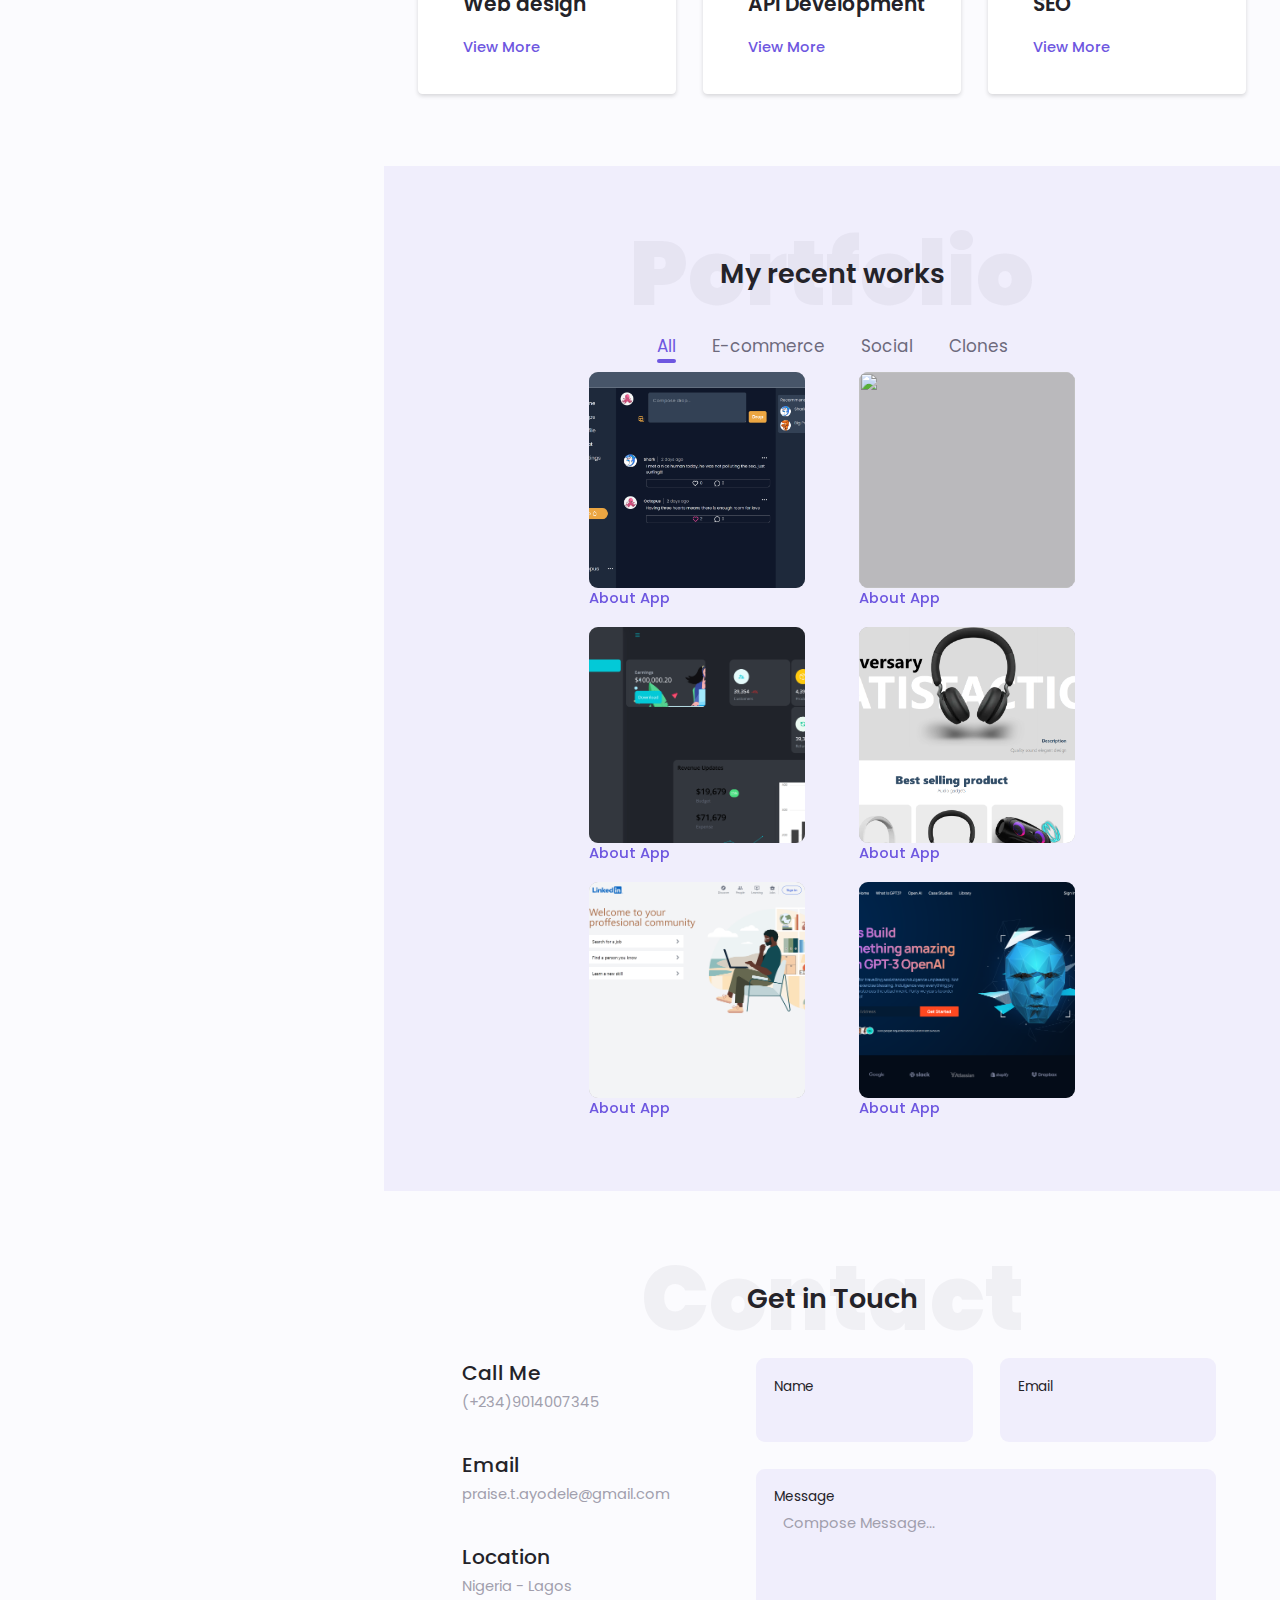
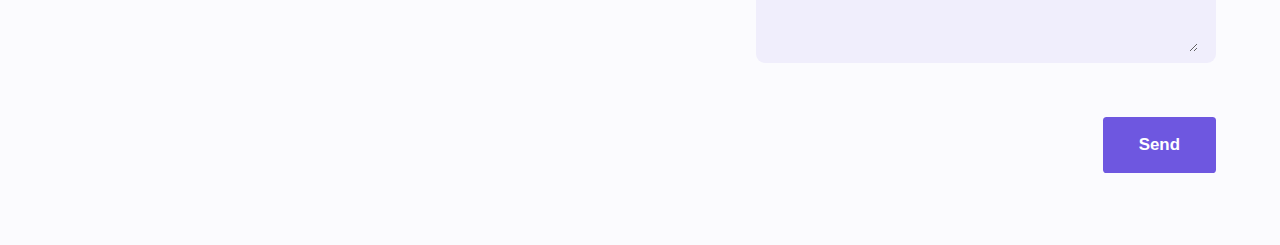
==== commit d12bc66c: "updated bio" ====
--- a/index.html
+++ b/index.html
@@ -245,10 +245,6 @@
                 <a href="mailto: praise.t.ayodele@gmail.com" class=" about__details-link">praise.t.ayodele@gmail.com</a>
               </div>
     
-              <div  class = "about__details">
-                <p class = "about__details-title">Age: </p>
-                <p>23</p>
-              </div>
     
               <div class = "about__details">
                 <p class = "about__details-title">Location:</p>
@@ -261,7 +257,7 @@
           <div class="about__buttons">
           </div>
             <!-- TODO: ADD DOWNLOAD RESOURCE -->
-            <a href="/public/pdf/Praise_Ayodele_CV_Software_Engineering.pdf" target="_blank" class="button button--flex" download>Download CV
+            <a href="/public/pdf/Praise_Ayodele_Software_Dev_CV.pdf" target="_blank" class="button button--flex" download>Download CV
               <i class="uil uil-download-alt button-icon"></i>
             </a>
          
--- a/assets/css/styles.css
+++ b/assets/css/styles.css
@@ -1056,6 +1056,9 @@
     position: relative;
     width: 12rem;
     height: 12rem;
+    background-color: rgba(168, 167, 167, 0.747);
+    border-radius: .5rem;
+
 }
 
 .portfolio__card:hover .portfolio__tag{
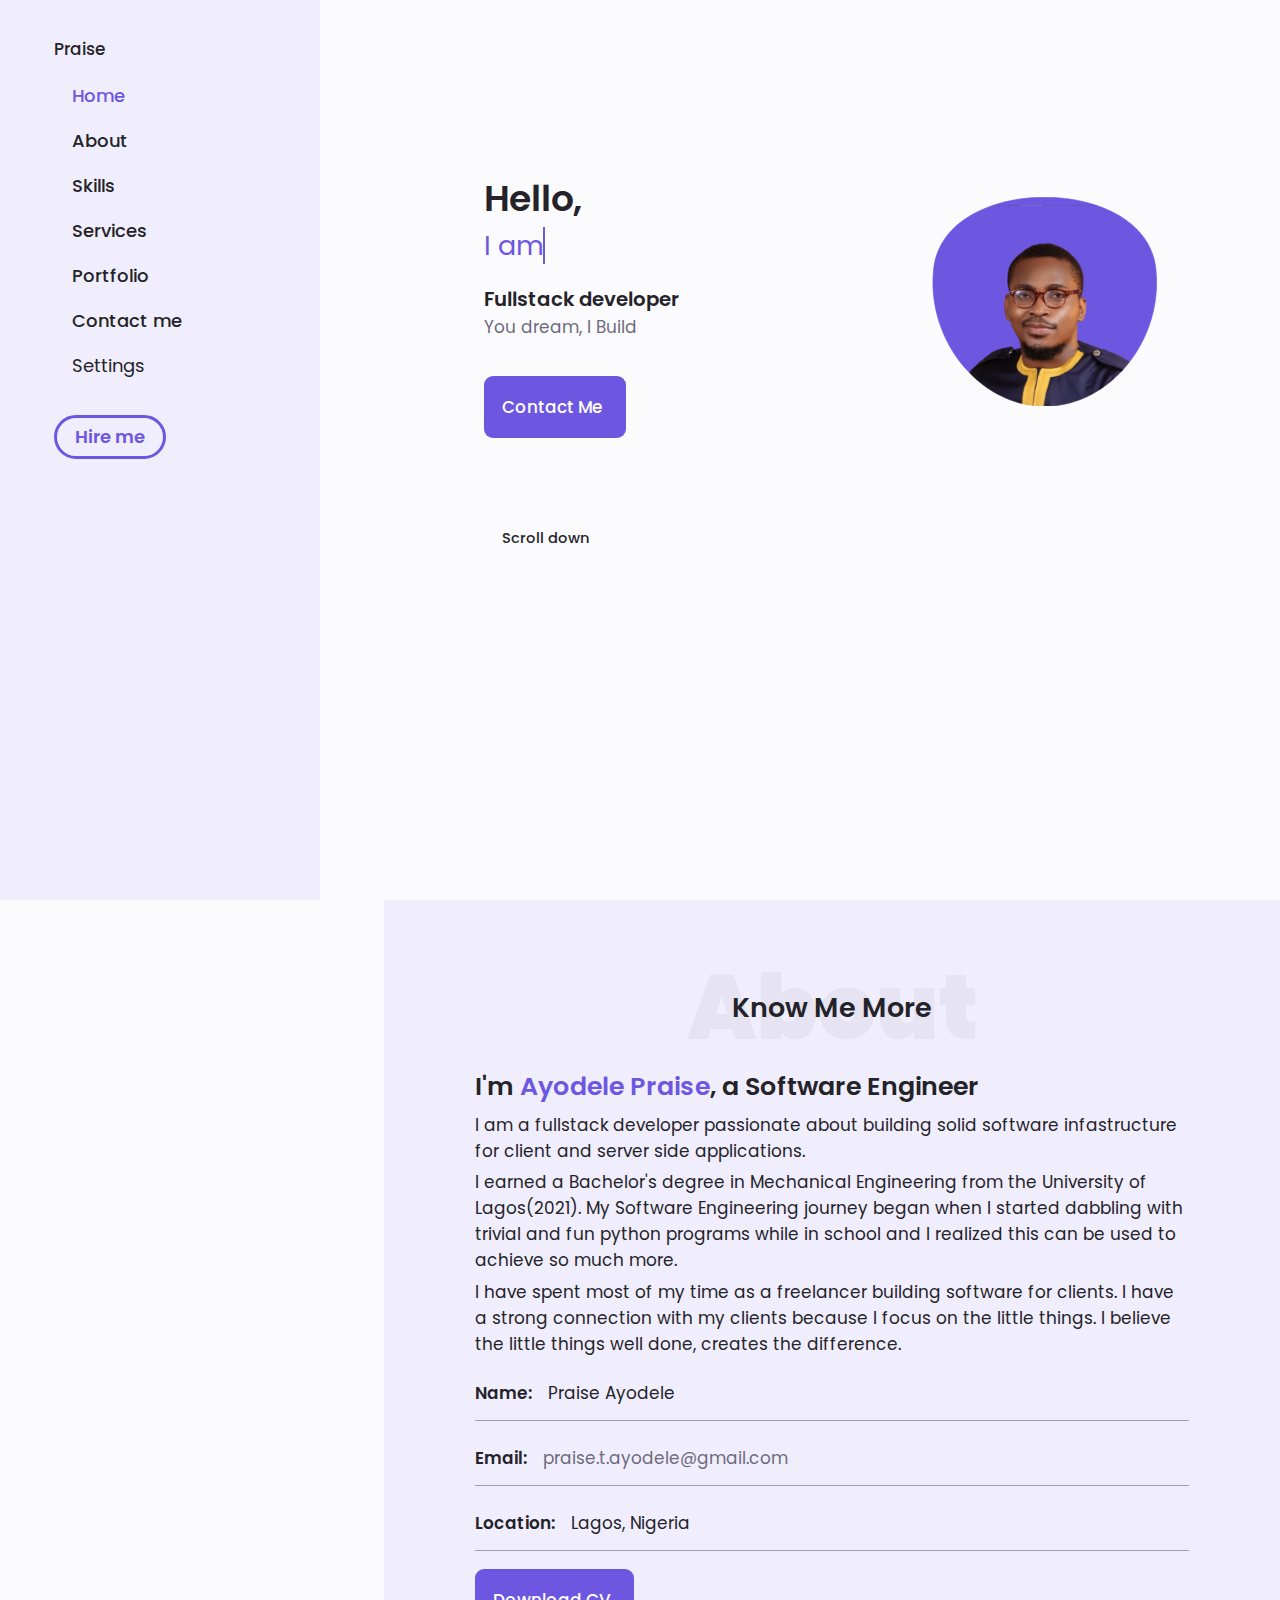
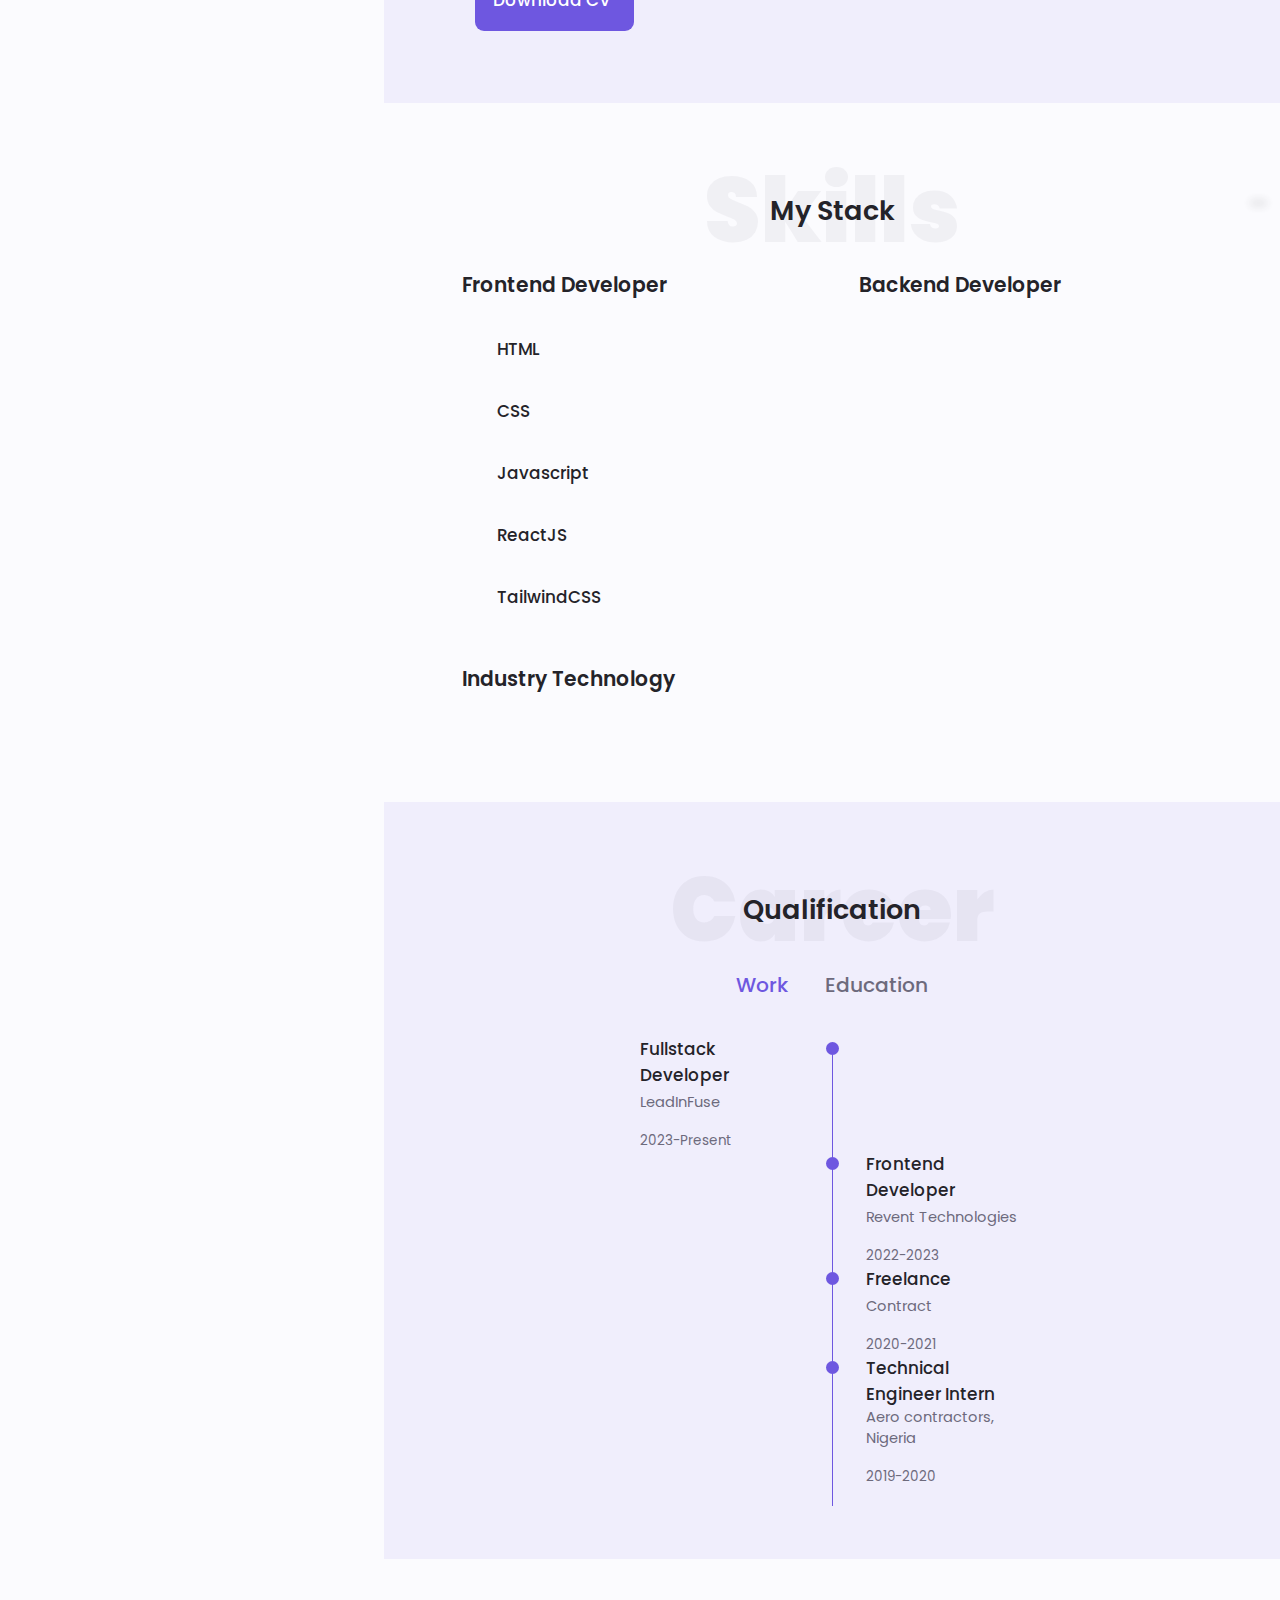
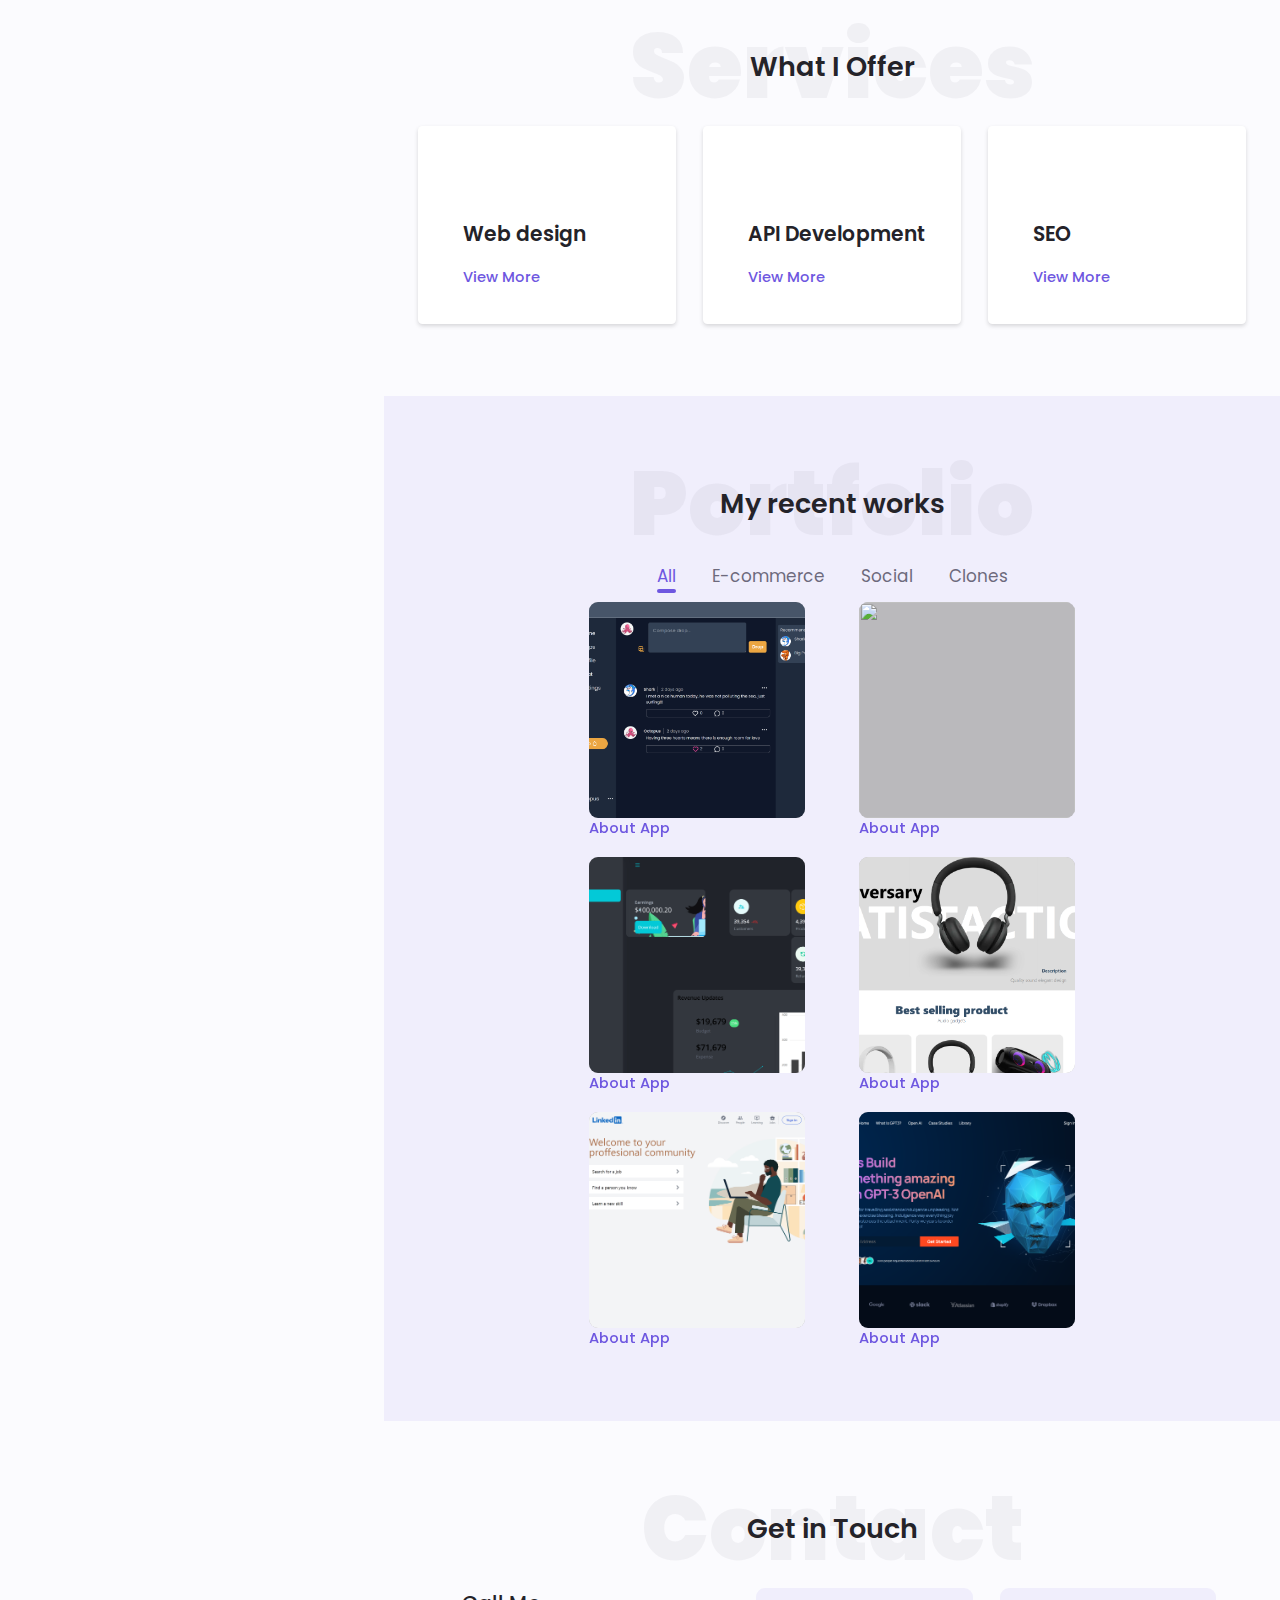
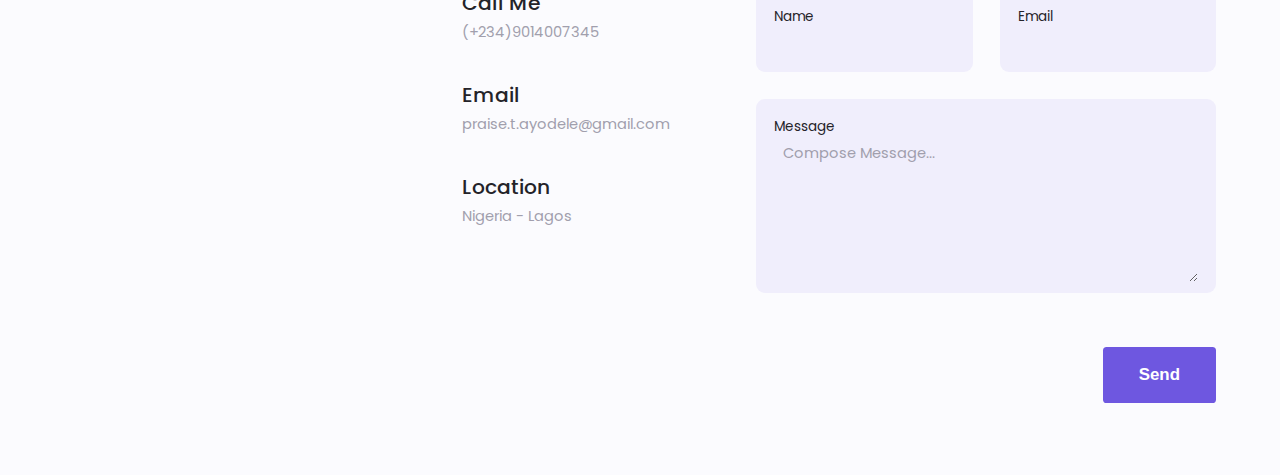
==== commit 0bb6ab2e: "updated experience" ====
--- a/index.html
+++ b/index.html
@@ -481,7 +481,7 @@
               </div>
             </div>
 
-                     </div>
+          </div>
 
 
           <!-- QUALIFICATION CONTENT 2 -->
@@ -490,7 +490,74 @@
             <!-- QUALIFICATION 1 -->
             <div class="qualification__data">
               <div>
-                <h3 class="qualification__title">Software Enginer Intern</h3>
+                <h3 class="qualification__title">Fullstack Developer</h3>
+                <span class="qualification__subtitle">LeadInFuse</span>
+                <div class="qualification__calendar">
+                  <i class="uil uil-calendar-alt"></i>
+                  2023-Present
+                </div>
+              </div>
+
+              <div>
+                <span class="qualification__rounder"></span>
+                <span class="qualification__line"></span>
+              </div>
+            </div>
+
+            <!-- QUALIFICATION 2 -->
+            <div class="qualification__data">
+              <div></div>
+
+              <div>
+                <span class="qualification__rounder"></span>
+                <span class="qualification__line"></span>
+              </div>
+
+              <div>
+                <h3 class="qualification__title">Frontend Developer</h3>
+                <span class="qualification__subtitle">Revent Technologies</span>
+                <div class="qualification__calendar">
+                  <i class="uil uil-calendar-alt"></i>
+                  2022-2023
+                </div>
+              </div>
+
+
+            </div>
+
+            <!-- QUALIFICATION 3 -->
+            <div class="qualification__data">
+              <div></div>
+
+              <div>
+                <span class="qualification__rounder"></span>
+                <span class="qualification__line"></span>
+              </div>
+
+              <div>
+                <h3 class="qualification__title">Freelance</h3>
+                <span class="qualification__subtitle">Contract</span>
+                <div class="qualification__calendar">
+                  <i class="uil uil-calendar-alt"></i>
+                  2020-2021
+                </div>
+              </div>
+
+
+            </div>
+
+            <!-- QUALIFICATION 4 -->
+            <div class="qualification__data">
+              <div></div>
+
+              <div>
+                <span class="qualification__rounder"></span>
+                <span class="qualification__line"></span>
+              </div>
+
+              <div>
+                
+                <h3 class="qualification__title">Technical Engineer Intern</h3>
                 <span class="qualification__subtitle">Aero contractors, Nigeria</span>
                 <div class="qualification__calendar">
                   <i class="uil uil-calendar-alt"></i>
@@ -498,33 +565,11 @@
                 </div>
               </div>
 
-              <div>
-                <span class="qualification__rounder"></span>
-                <span class="qualification__line"></span>
-              </div>
-            </div>
-
-            <!-- QUALIFICATION 2 -->
-            <div class="qualification__data">
-              <div></div>
-
-              <div>
-                <span class="qualification__rounder"></span>
-                <span class="qualification__line"></span>
-              </div>
-
-              <div>
-                <h3 class="qualification__title">Freelance</h3>
-                <span class="qualification__subtitle">N/A</span>
-                <div class="qualification__calendar">
-                  <i class="uil uil-calendar-alt"></i>
-                  2020-2021
-                </div>
-              </div>
-
-
-            </div>
-          </div>
+
+            </div>
+          </div>
+
+          
 
         </div>
 
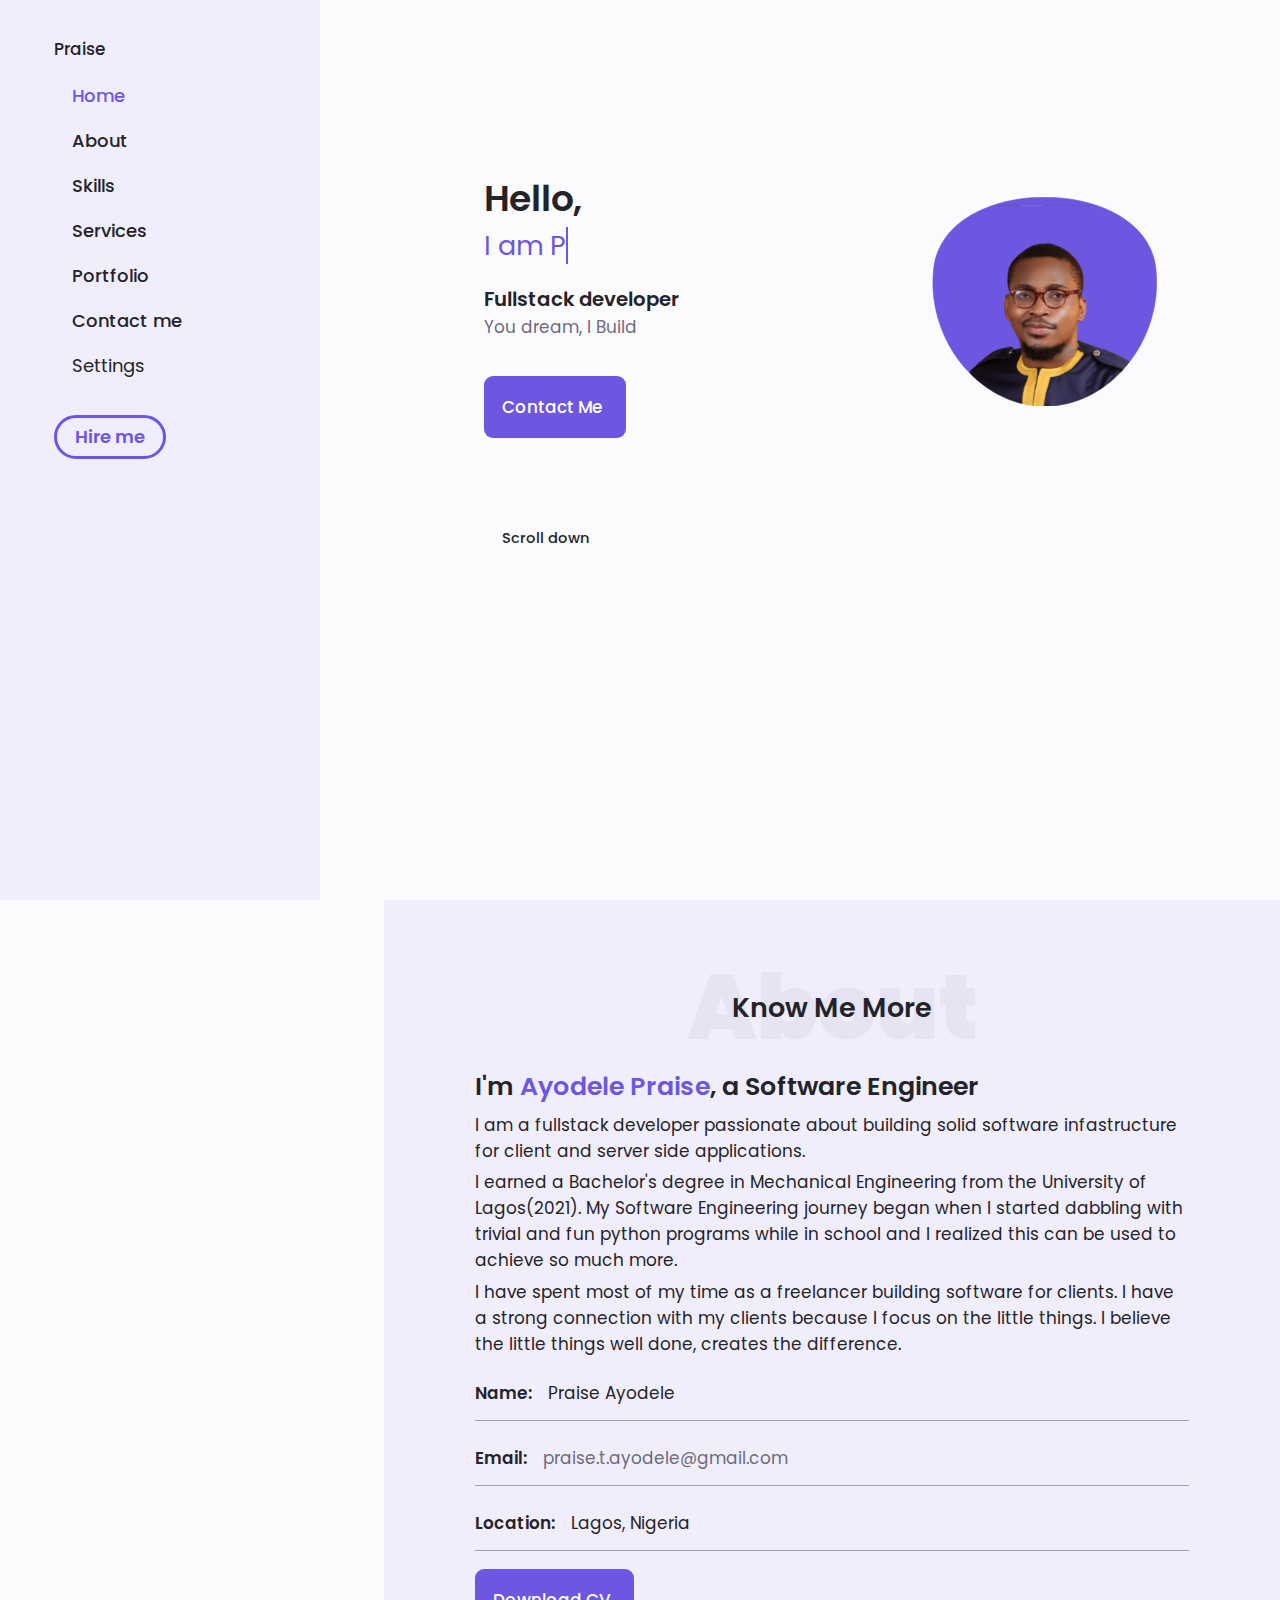
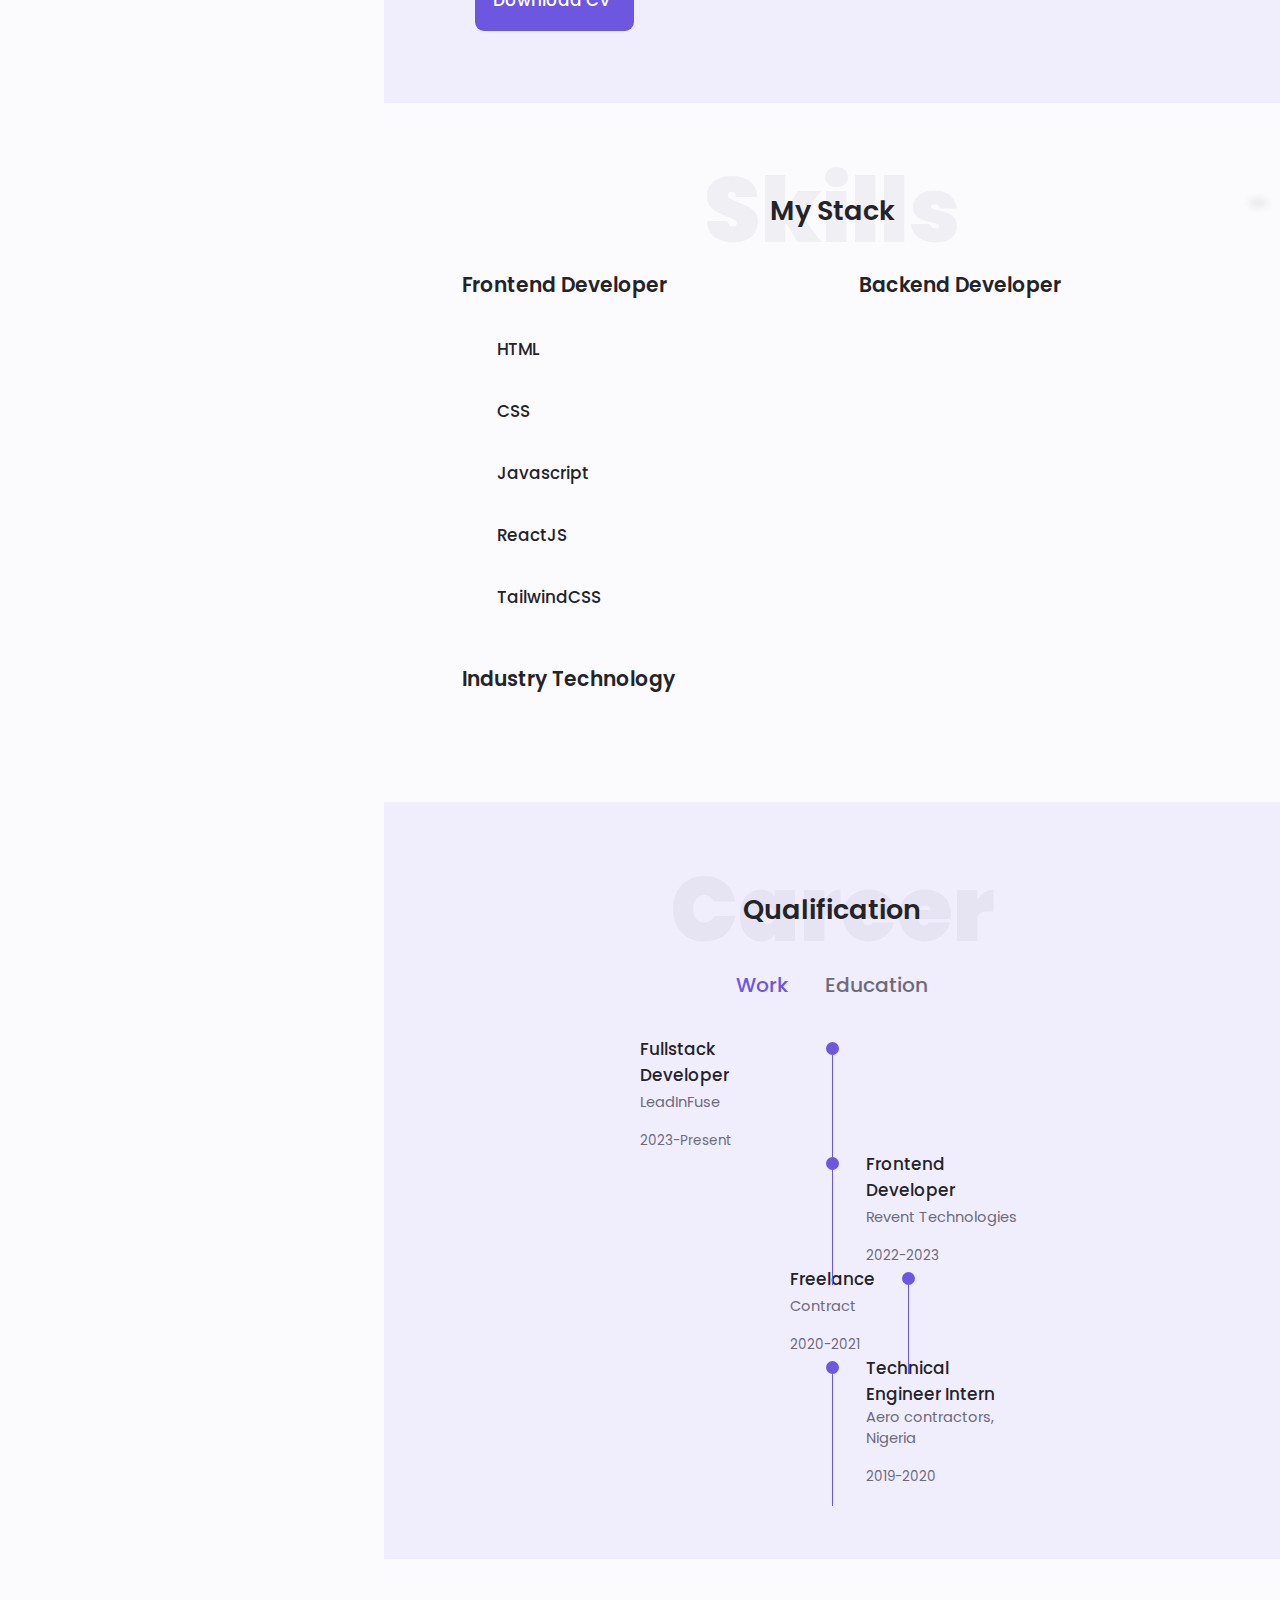
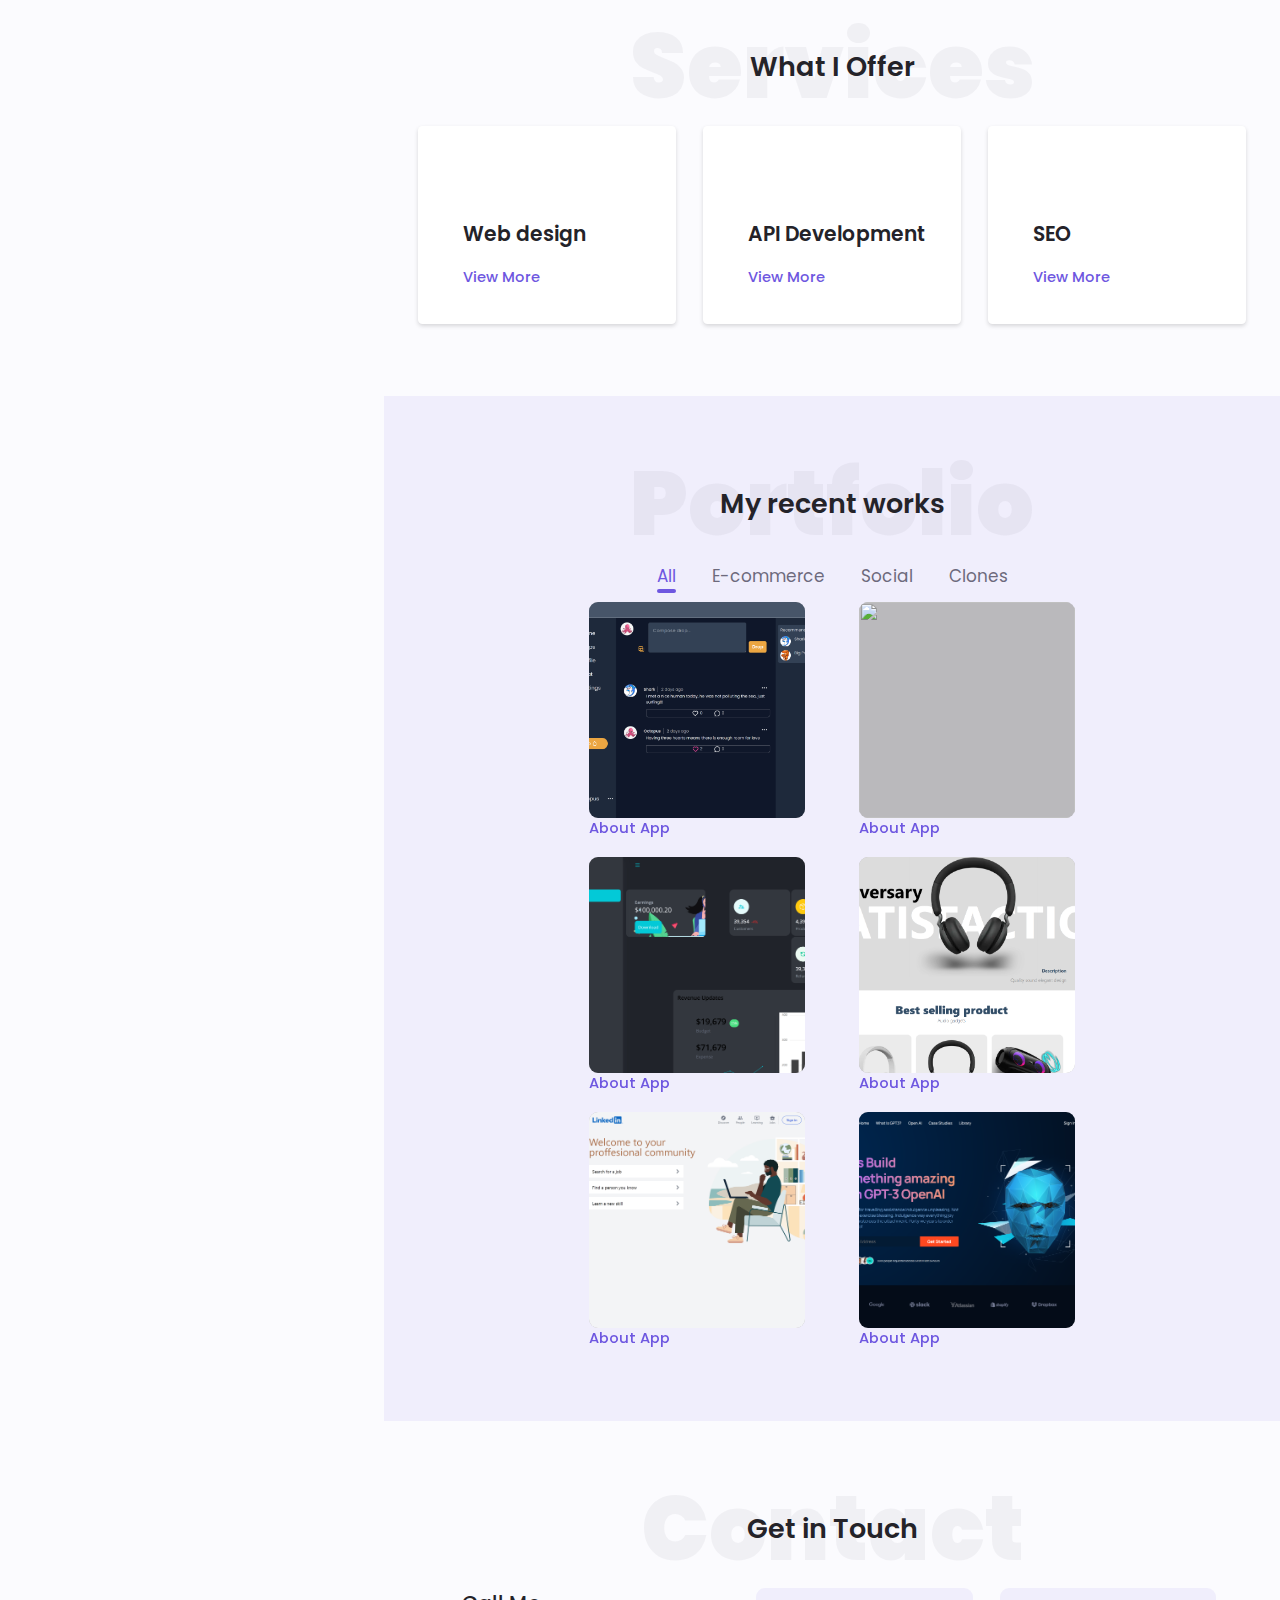
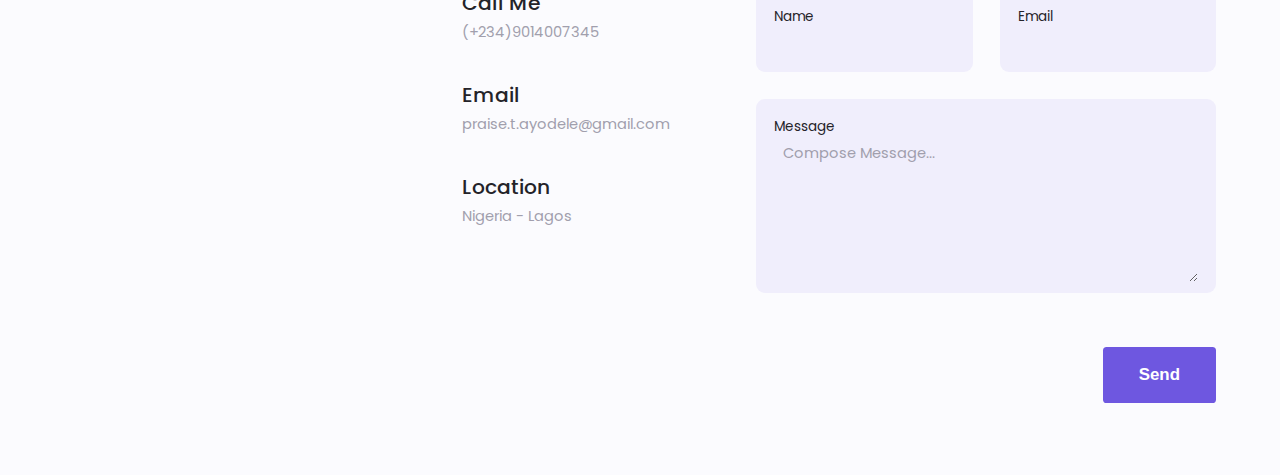
==== commit 7a9009e3: "alternate experience" ====
--- a/index.html
+++ b/index.html
@@ -529,10 +529,7 @@
             <div class="qualification__data">
               <div></div>
 
-              <div>
-                <span class="qualification__rounder"></span>
-                <span class="qualification__line"></span>
-              </div>
+              
 
               <div>
                 <h3 class="qualification__title">Freelance</h3>
@@ -543,7 +540,10 @@
                 </div>
               </div>
 
-
+              <div>
+                <span class="qualification__rounder"></span>
+                <span class="qualification__line"></span>
+              </div>
             </div>
 
             <!-- QUALIFICATION 4 -->
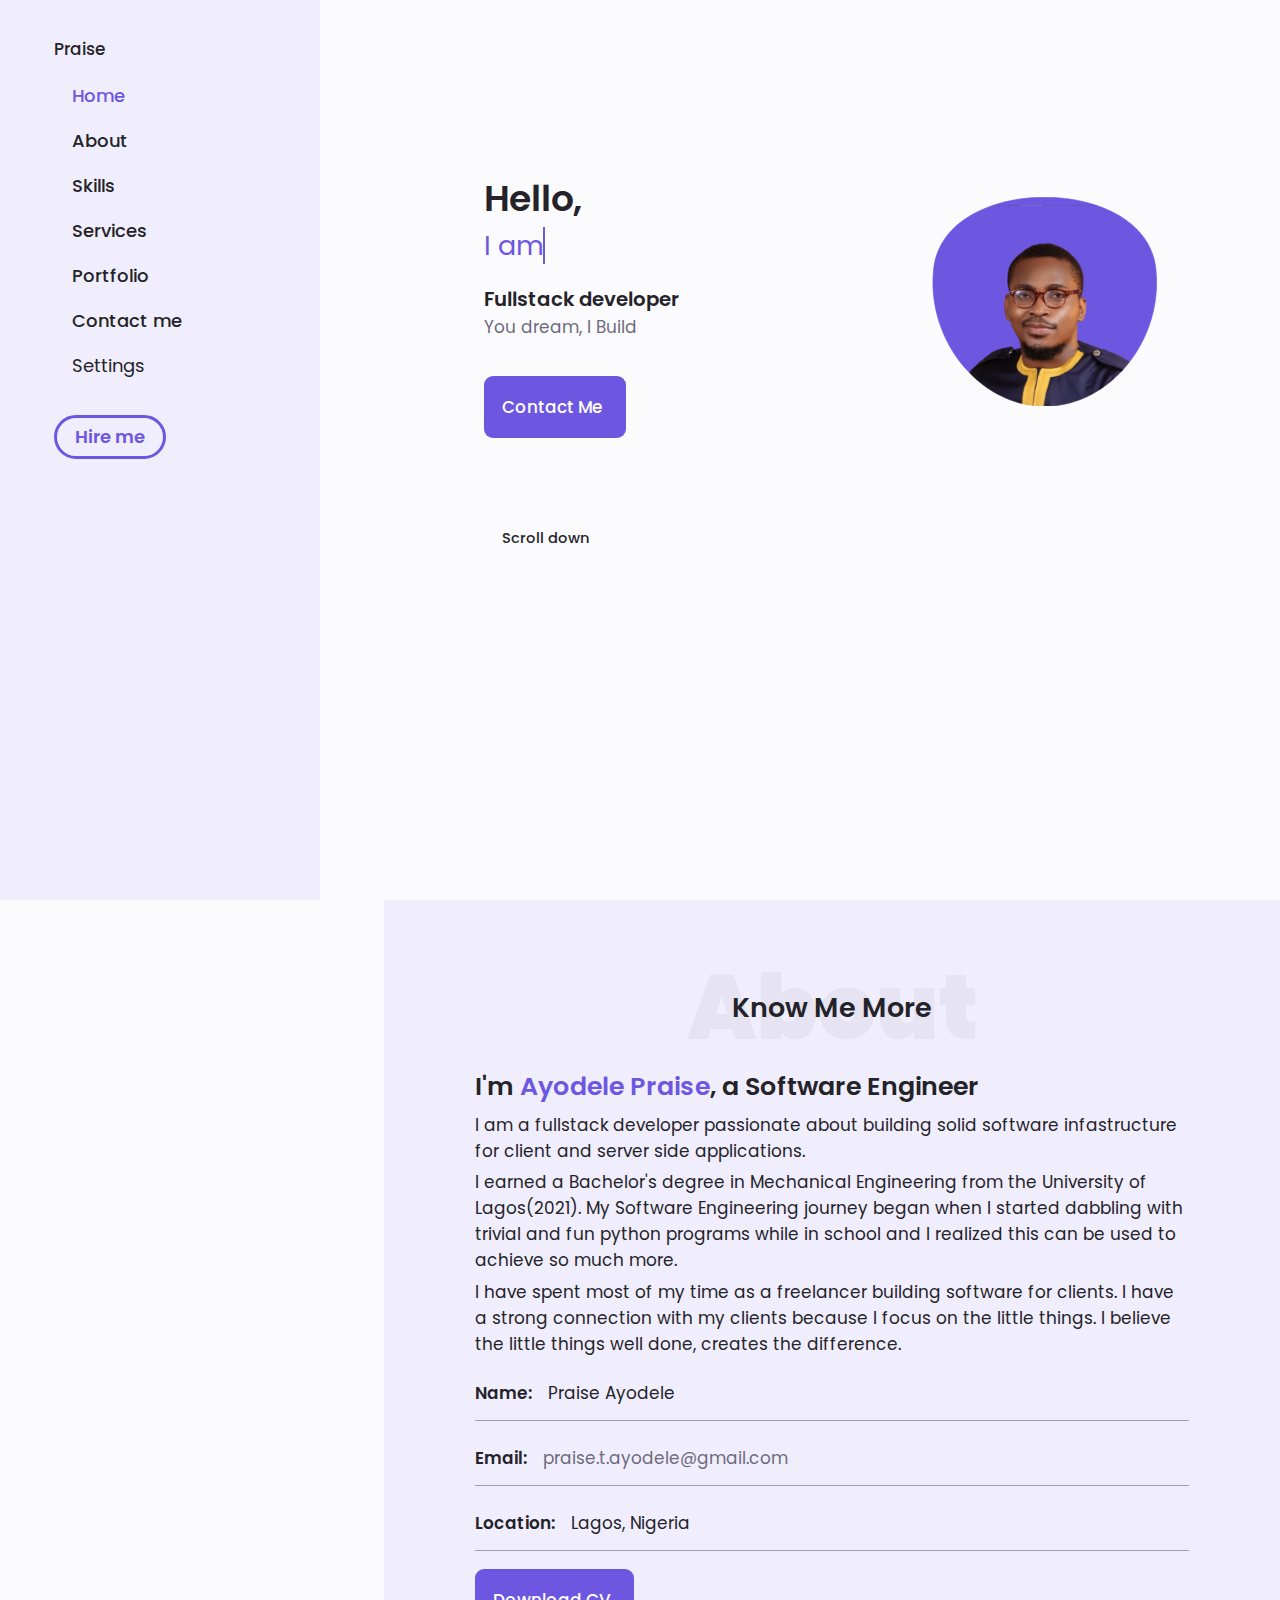
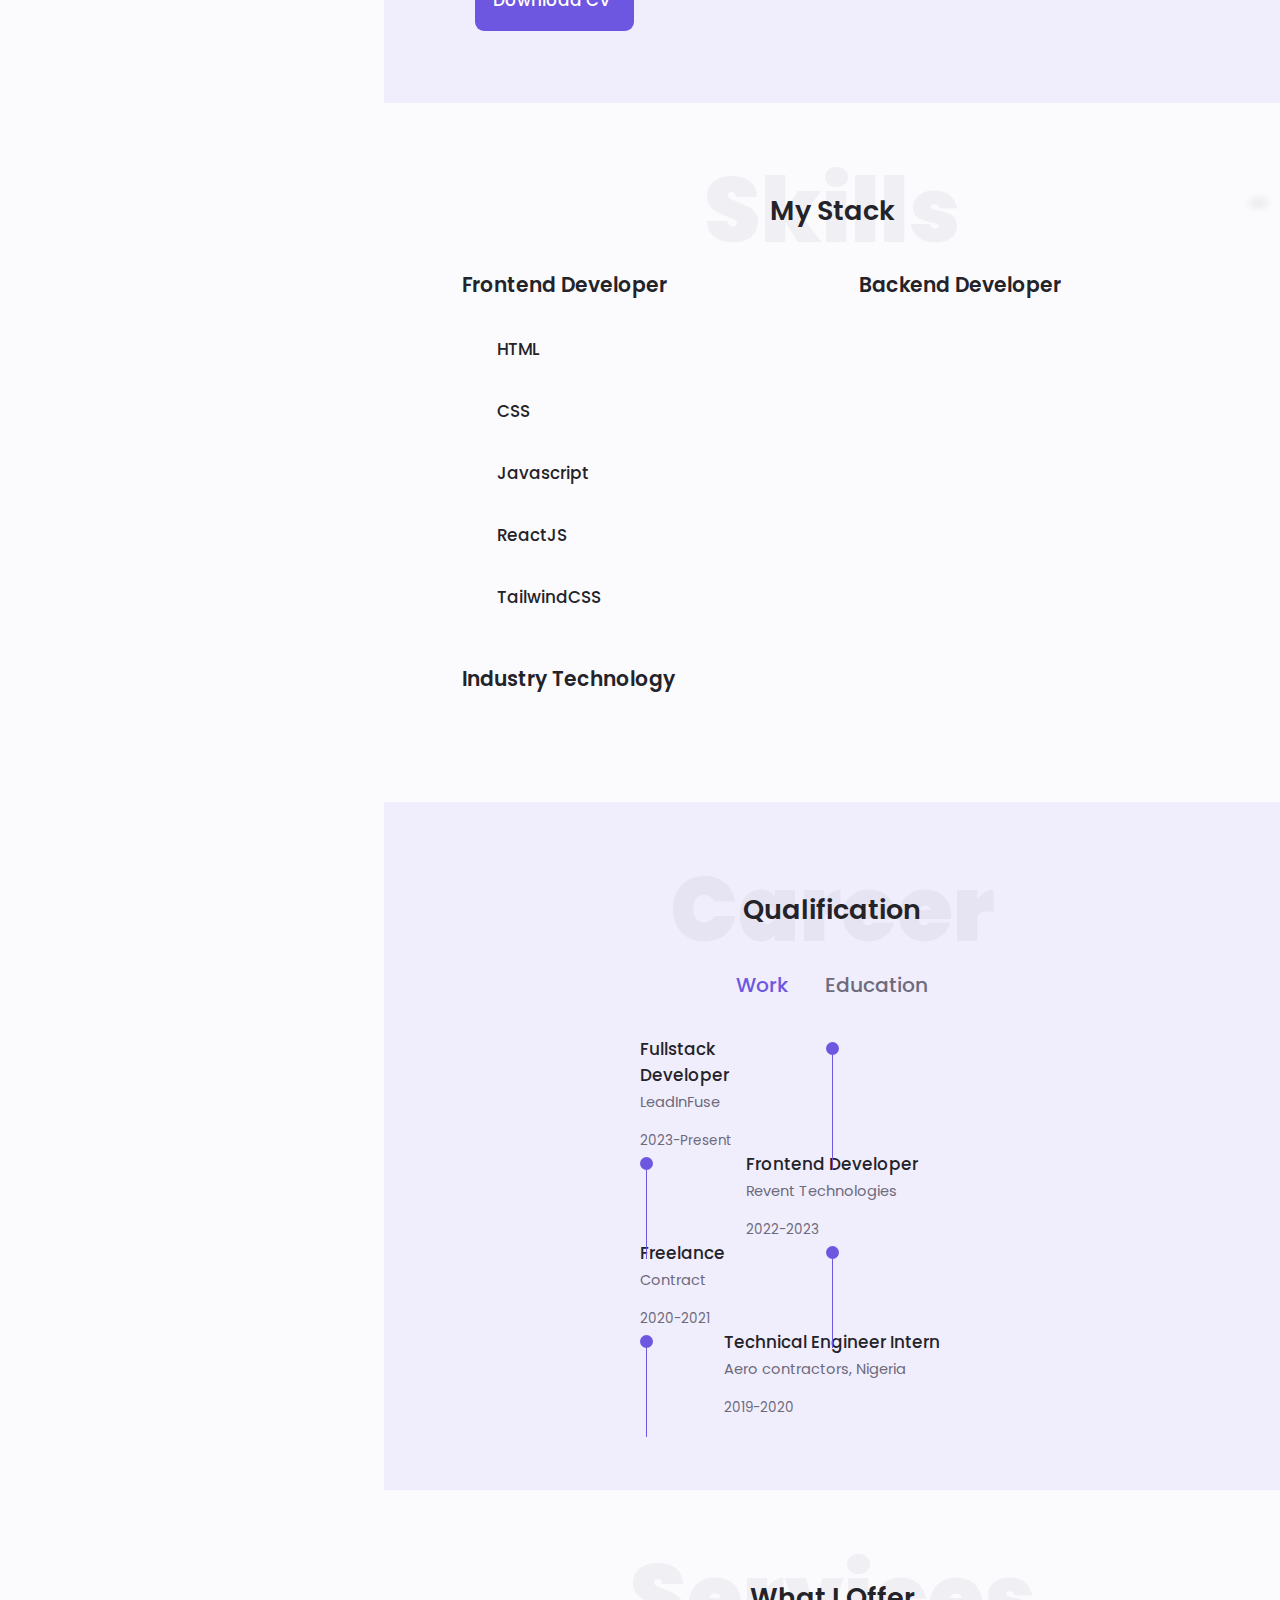
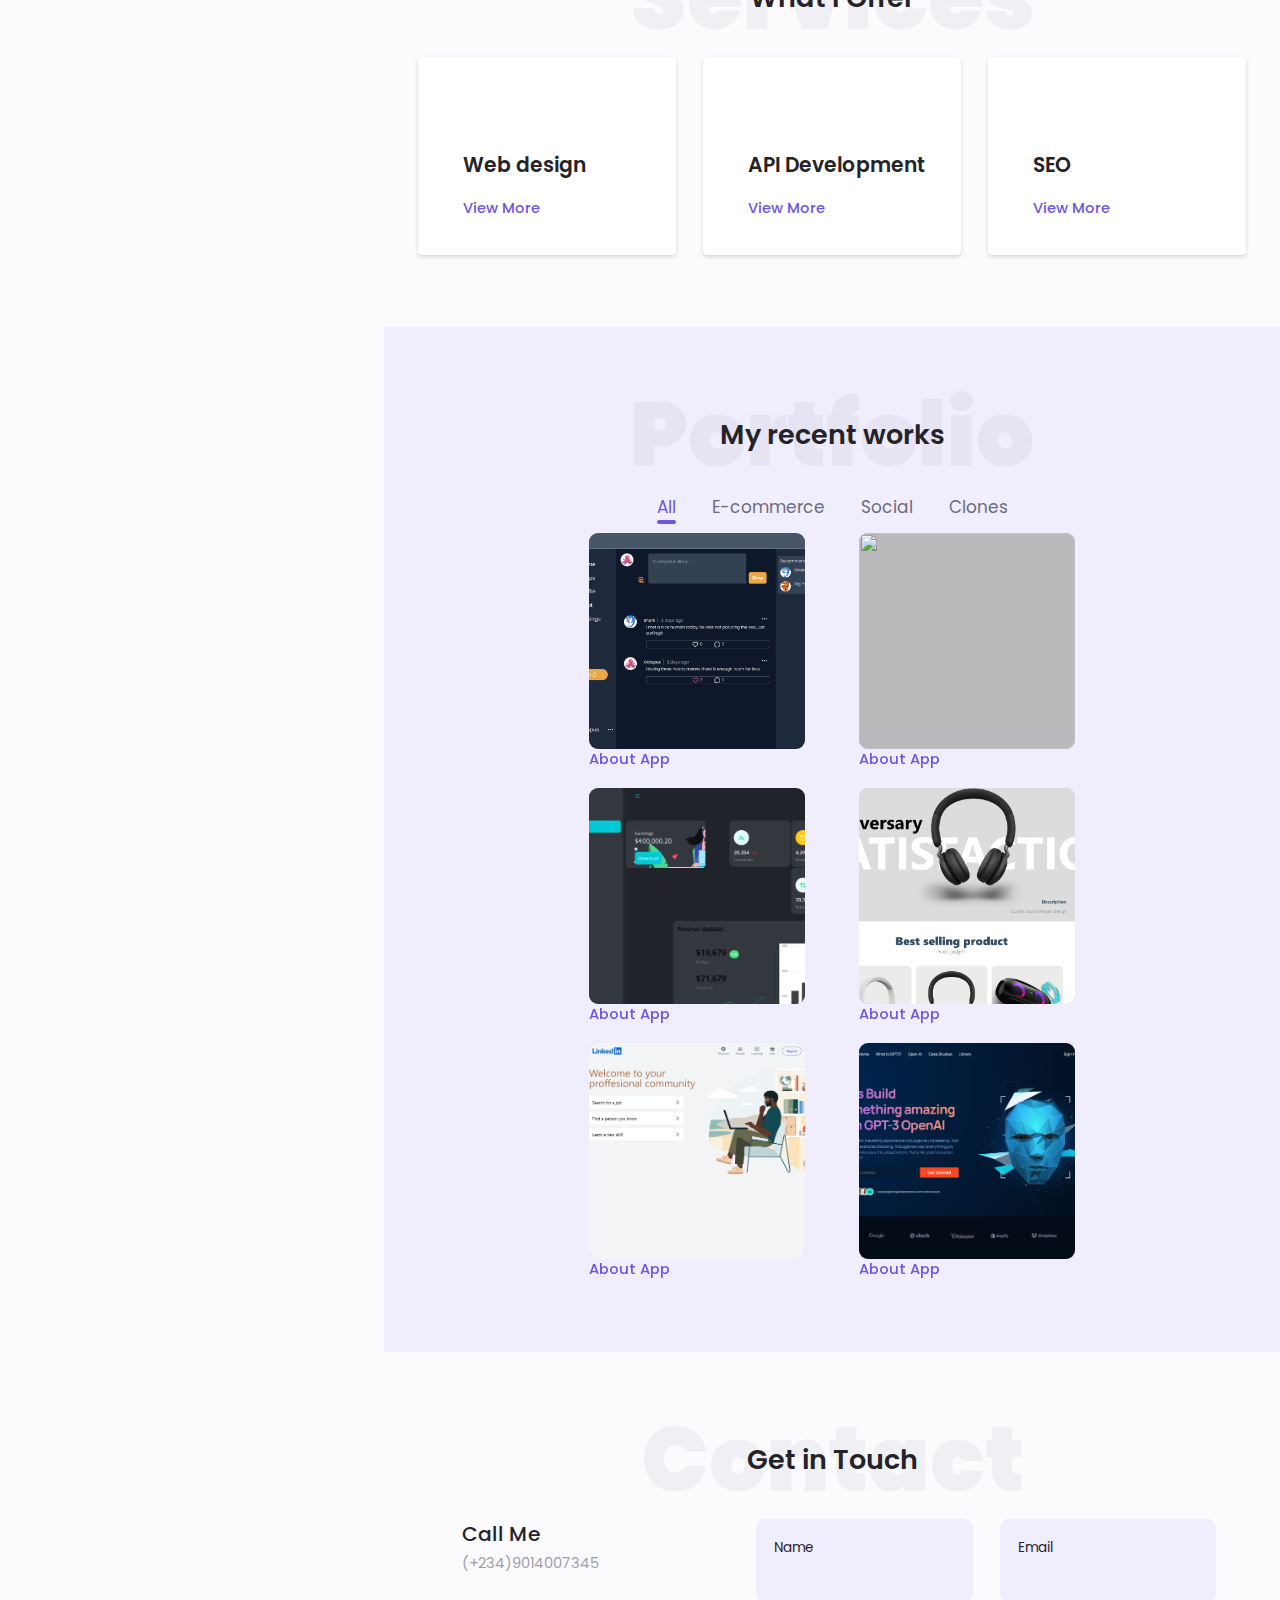
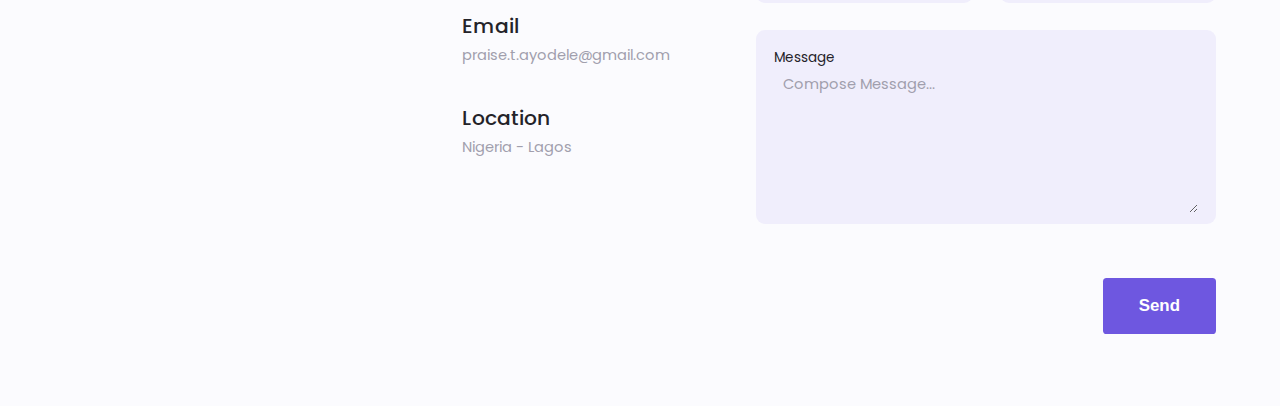
==== commit fd58e305: "alternate experience" ====
--- a/index.html
+++ b/index.html
@@ -506,7 +506,6 @@
 
             <!-- QUALIFICATION 2 -->
             <div class="qualification__data">
-              <div></div>
 
               <div>
                 <span class="qualification__rounder"></span>
@@ -527,10 +526,8 @@
 
             <!-- QUALIFICATION 3 -->
             <div class="qualification__data">
-              <div></div>
-
-              
-
+
+              
               <div>
                 <h3 class="qualification__title">Freelance</h3>
                 <span class="qualification__subtitle">Contract</span>
@@ -548,7 +545,6 @@
 
             <!-- QUALIFICATION 4 -->
             <div class="qualification__data">
-              <div></div>
 
               <div>
                 <span class="qualification__rounder"></span>
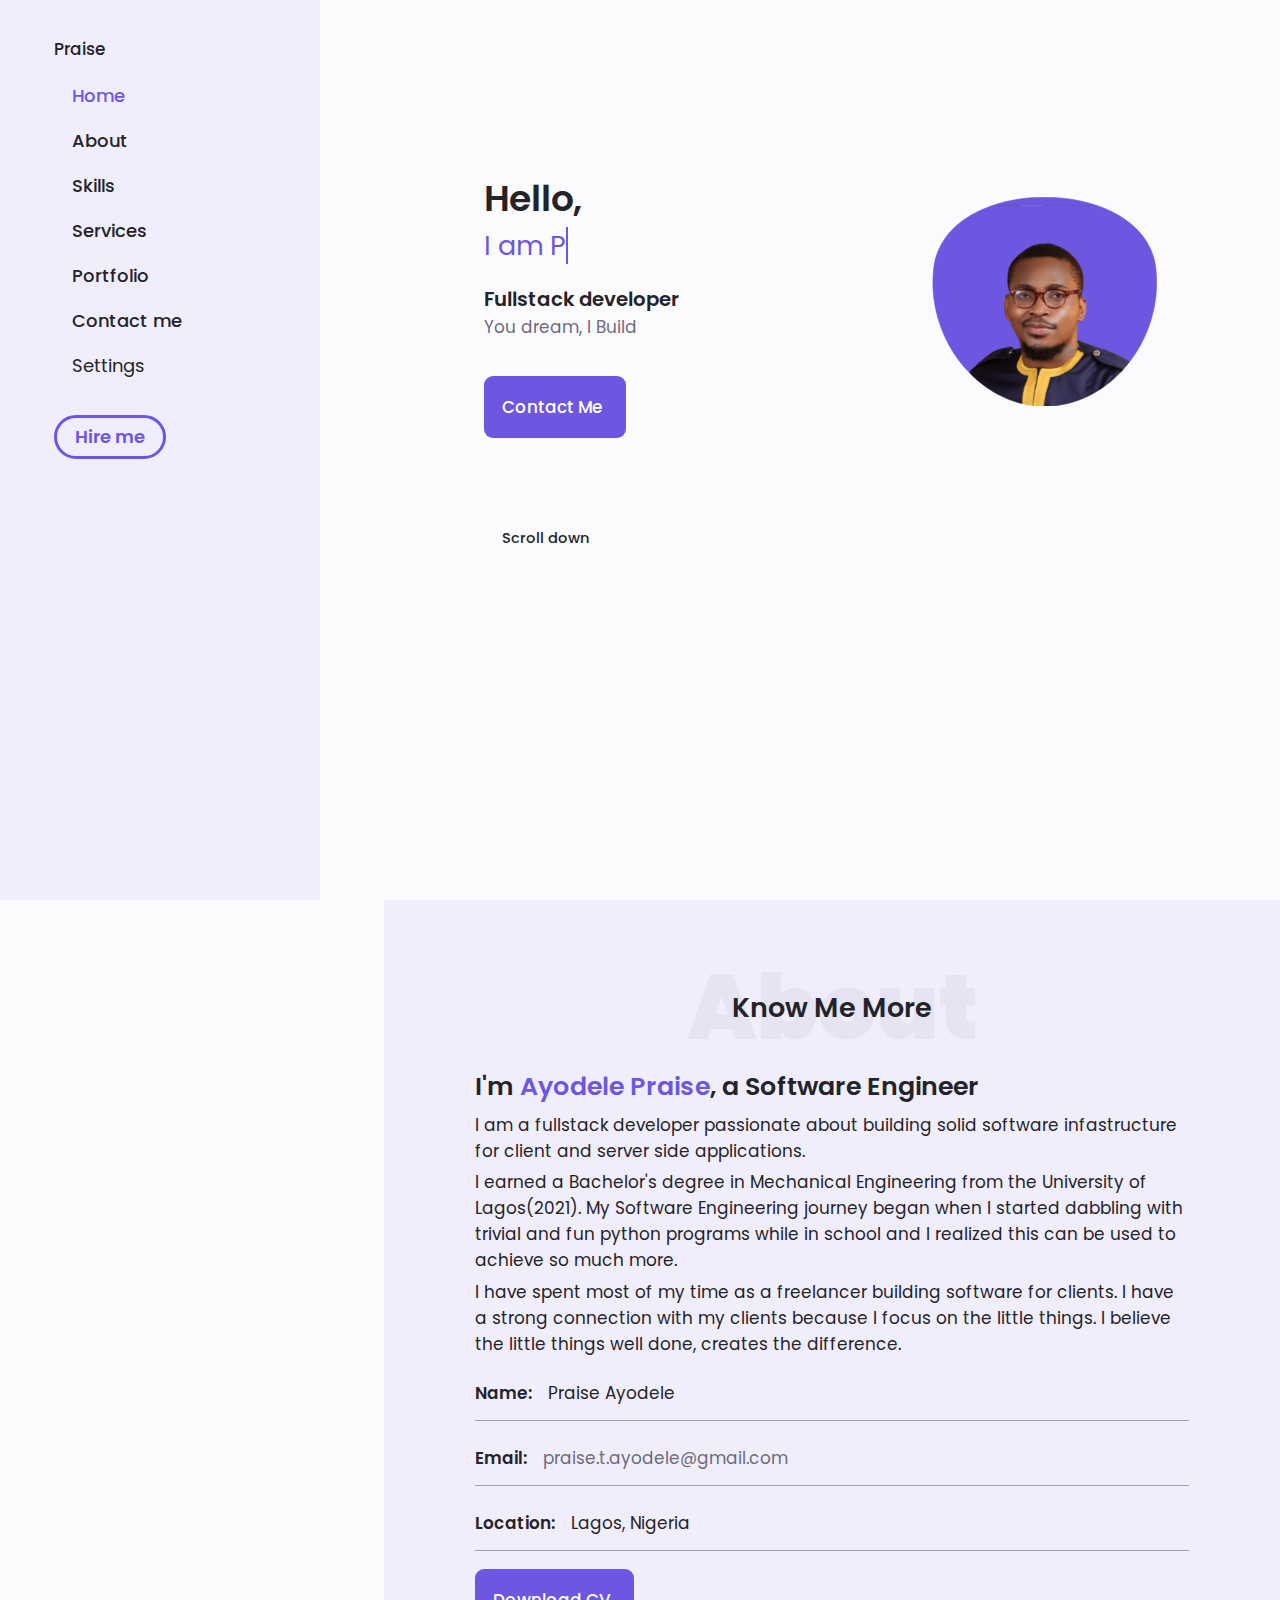
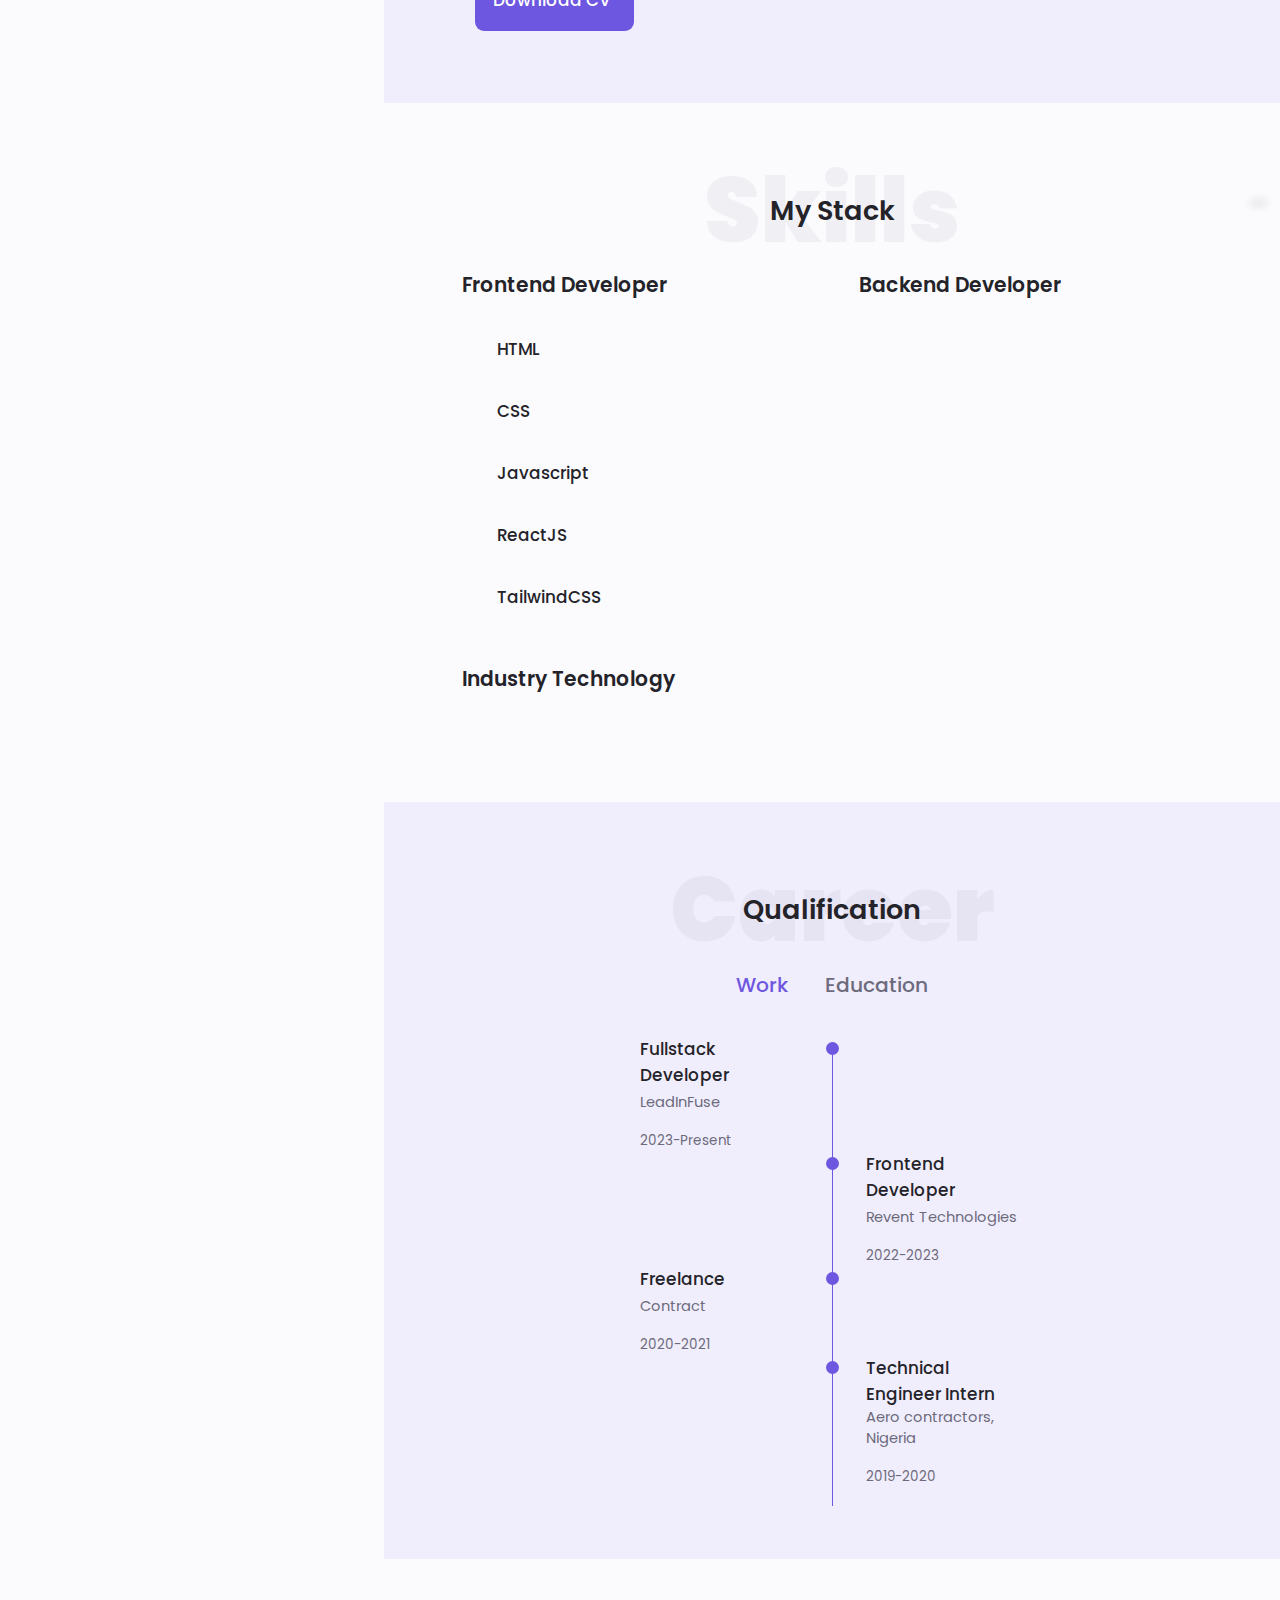
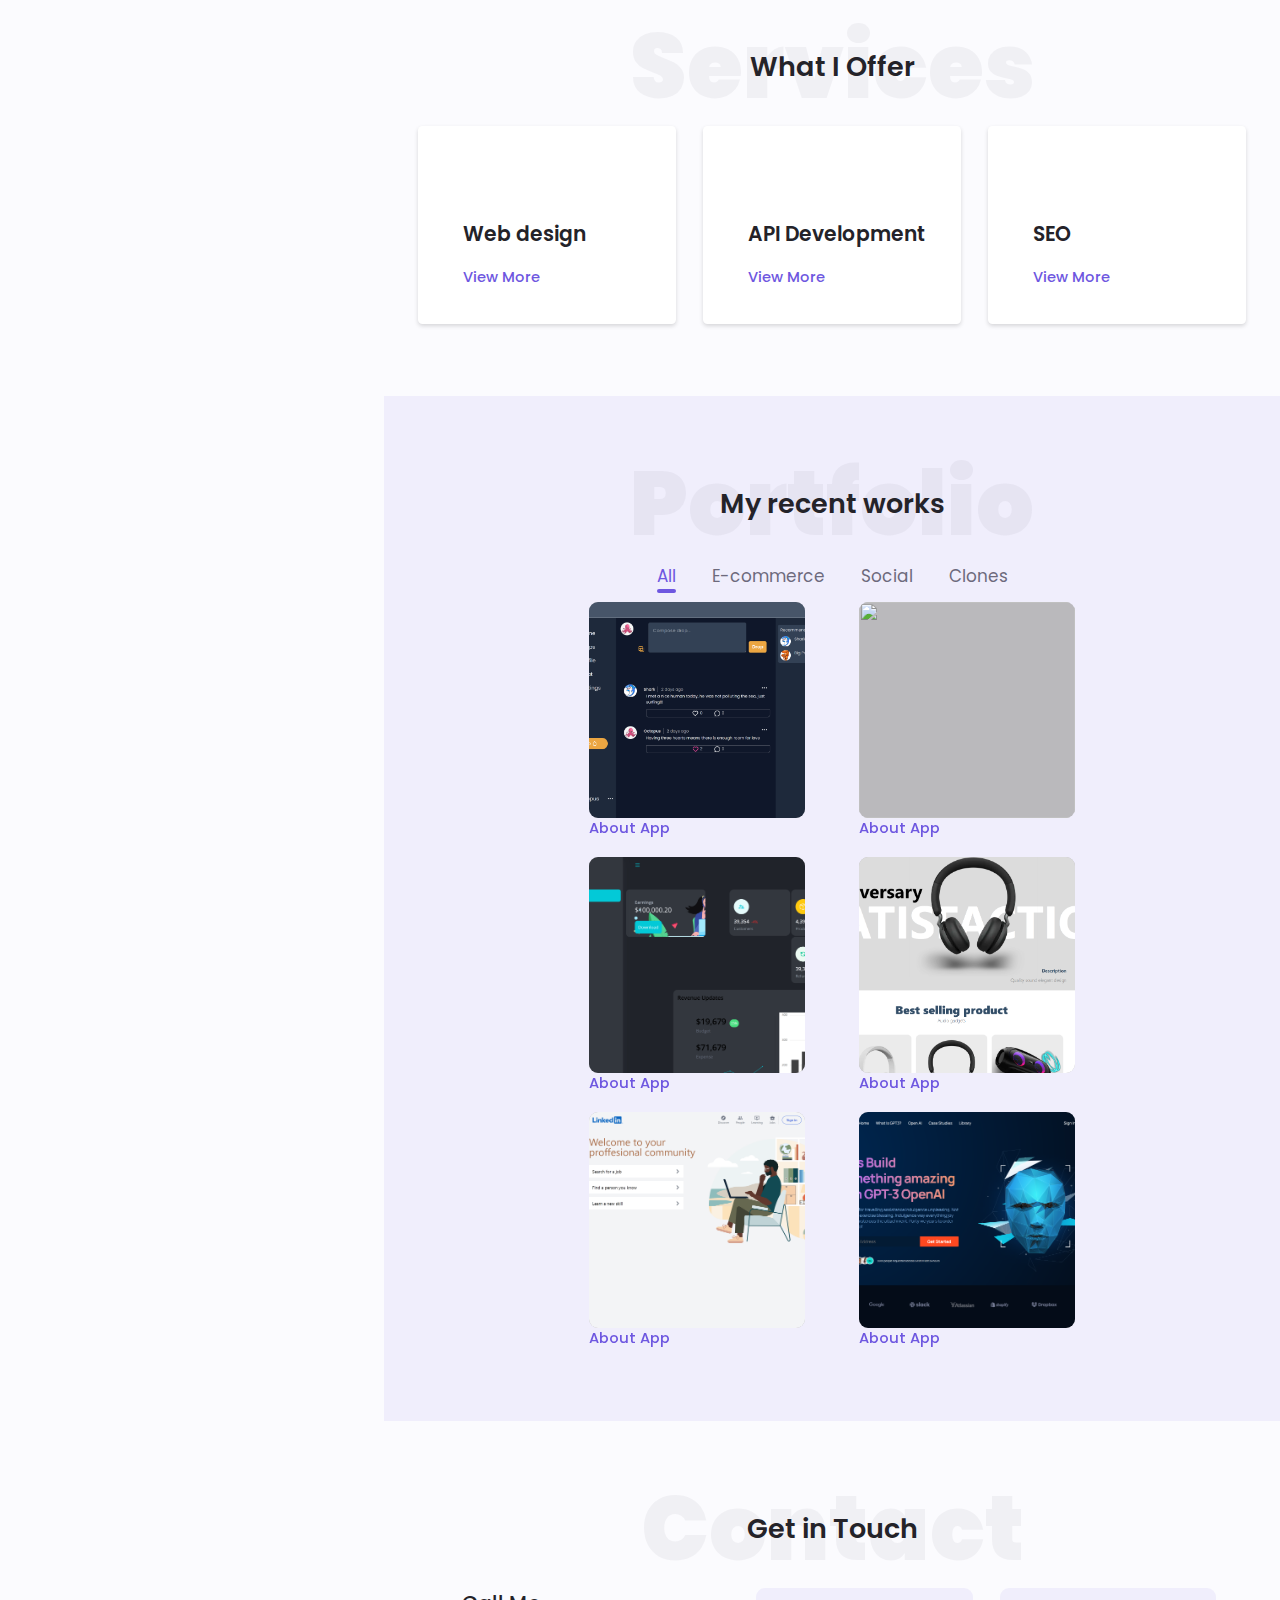
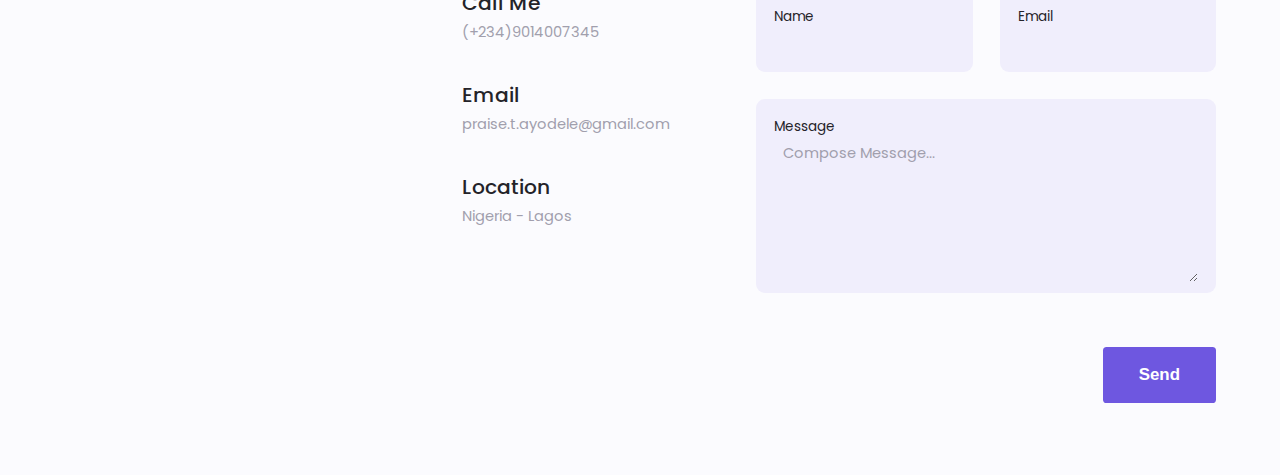
==== commit d178a346: "alternate experience" ====
--- a/index.html
+++ b/index.html
@@ -506,7 +506,7 @@
 
             <!-- QUALIFICATION 2 -->
             <div class="qualification__data">
-
+              <div></div>
               <div>
                 <span class="qualification__rounder"></span>
                 <span class="qualification__line"></span>
@@ -545,7 +545,7 @@
 
             <!-- QUALIFICATION 4 -->
             <div class="qualification__data">
-
+              <div></div>
               <div>
                 <span class="qualification__rounder"></span>
                 <span class="qualification__line"></span>
